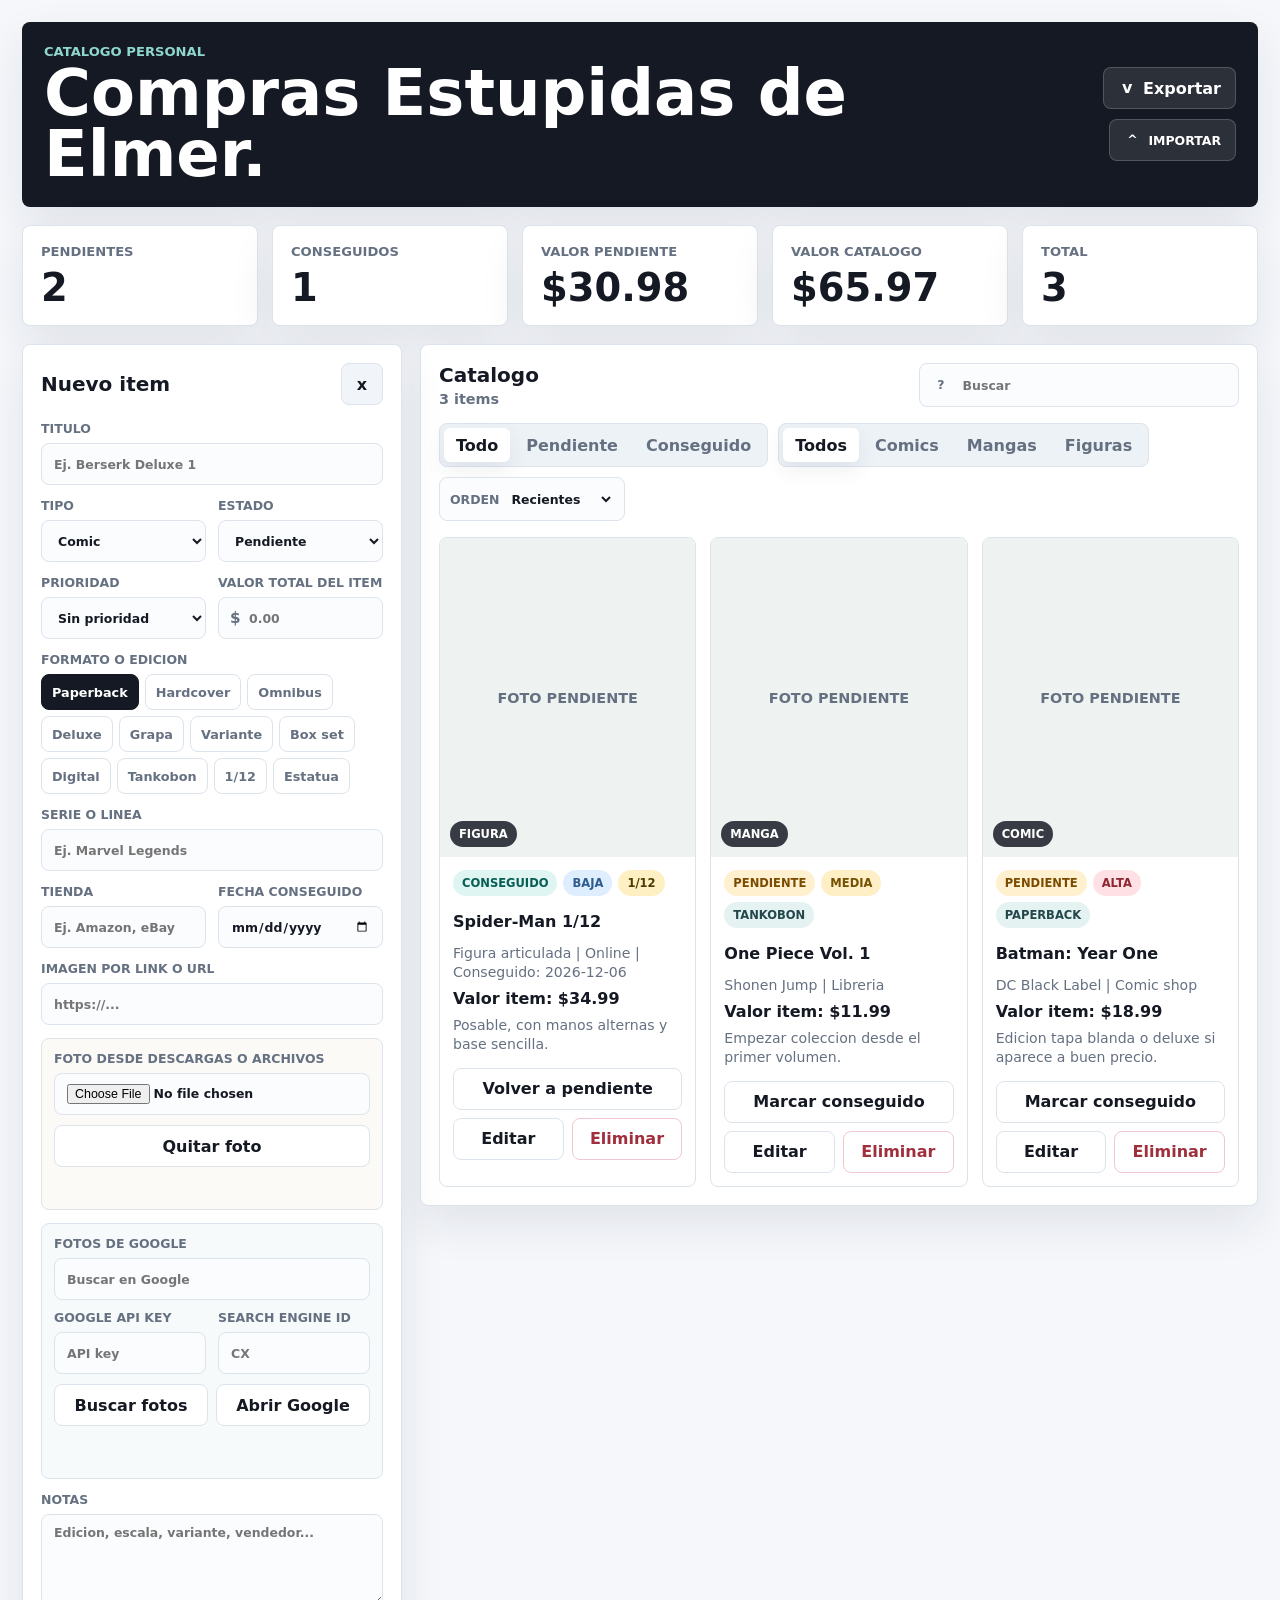
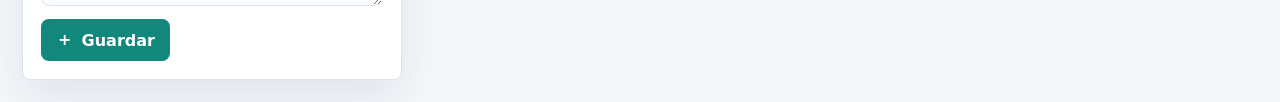
==== index.html @ 3a3c584b "Add local photo uploads" ====
<!doctype html>
<html lang="es">
  <head>
    <meta charset="utf-8" />
    <meta name="viewport" content="width=device-width, initial-scale=1" />
    <title>Compras Estupidas de Elmer.</title>
    <link rel="stylesheet" href="styles.css" />
  </head>
  <body>
    <div class="app-shell">
      <header class="topbar">
        <div>
          <p class="eyebrow">Catalogo personal</p>
          <h1>Compras Estupidas de Elmer.</h1>
        </div>
        <div class="top-actions" aria-label="Acciones de archivo">
          <button class="ghost-btn" id="exportBtn" type="button" title="Exportar JSON">
            <span class="button-icon" aria-hidden="true">v</span>
            Exportar
          </button>
          <label class="ghost-btn file-action" title="Importar JSON">
            <span class="button-icon" aria-hidden="true">^</span>
            Importar
            <input id="importFile" type="file" accept="application/json,.json" />
          </label>
        </div>
      </header>

      <main>
        <section class="stats-grid" aria-label="Resumen">
          <div class="stat-panel">
            <span class="stat-label">Pendientes</span>
            <strong id="wishlistCount">0</strong>
          </div>
          <div class="stat-panel">
            <span class="stat-label">Conseguidos</span>
            <strong id="ownedCount">0</strong>
          </div>
          <div class="stat-panel">
            <span class="stat-label">Valor pendiente</span>
            <strong id="wishlistValue">$0</strong>
          </div>
          <div class="stat-panel">
            <span class="stat-label">Valor catalogo</span>
            <strong id="catalogValue">$0</strong>
          </div>
          <div class="stat-panel">
            <span class="stat-label">Total</span>
            <strong id="totalCount">0</strong>
          </div>
        </section>

        <section class="workspace-grid">
          <aside class="panel form-panel" aria-labelledby="formTitle">
            <div class="panel-heading">
              <h2 id="formTitle">Nuevo item</h2>
              <button class="icon-btn" id="clearFormBtn" type="button" title="Limpiar formulario">
                x
              </button>
            </div>

            <form id="itemForm" class="item-form">
              <input id="itemId" type="hidden" />
              <input id="format" name="format" type="hidden" value="paperback" />
              <input id="imageData" name="imageData" type="hidden" />

              <label>
                <span>Titulo</span>
                <input id="title" name="title" type="text" placeholder="Ej. Berserk Deluxe 1" required />
              </label>

              <div class="form-row">
                <label>
                  <span>Tipo</span>
                  <select id="type" name="type">
                    <option value="comic">Comic</option>
                    <option value="manga">Manga</option>
                    <option value="figure">Figura</option>
                  </select>
                </label>
                <label>
                  <span>Estado</span>
                  <select id="status" name="status">
                    <option value="wishlist">Pendiente</option>
                    <option value="owned">Conseguido</option>
                  </select>
                </label>
              </div>

              <div class="form-row">
                <label>
                  <span>Prioridad</span>
                  <select id="priority" name="priority">
                    <option value="">Sin prioridad</option>
                    <option value="high">Alta</option>
                    <option value="medium">Media</option>
                    <option value="low">Baja</option>
                  </select>
                </label>
                <label>
                  <span>Valor total del item</span>
                  <span class="money-input">
                    <span aria-hidden="true">$</span>
                    <input id="price" name="price" type="number" min="0" step="0.01" placeholder="0.00" />
                  </span>
                </label>
              </div>

              <div class="field-group">
                <span>Formato o edicion</span>
                <div class="format-picker" id="formatPicker" aria-label="Formato o edicion">
                  <button class="active" type="button" data-format="paperback">Paperback</button>
                  <button type="button" data-format="hardcover">Hardcover</button>
                  <button type="button" data-format="omnibus">Omnibus</button>
                  <button type="button" data-format="deluxe">Deluxe</button>
                  <button type="button" data-format="single">Grapa</button>
                  <button type="button" data-format="variant">Variante</button>
                  <button type="button" data-format="boxset">Box set</button>
                  <button type="button" data-format="digital">Digital</button>
                  <button type="button" data-format="tankobon">Tankobon</button>
                  <button type="button" data-format="scale112">1/12</button>
                  <button type="button" data-format="statue">Estatua</button>
                </div>
              </div>

              <label>
                <span>Serie o linea</span>
                <input id="series" name="series" type="text" placeholder="Ej. Marvel Legends" />
              </label>

              <div class="form-row">
                <label>
                  <span>Tienda</span>
                  <input id="store" name="store" type="text" placeholder="Ej. Amazon, eBay" />
                </label>
                <label>
                  <span>Fecha conseguido</span>
                  <input id="acquiredDate" name="acquiredDate" type="date" />
                </label>
              </div>

              <label>
                <span>Imagen por link o URL</span>
                <input id="imageUrl" name="imageUrl" type="url" placeholder="https://..." />
              </label>

              <div class="local-photo-panel">
                <label>
                  <span>Foto desde Descargas o archivos</span>
                  <input id="imageFile" name="imageFile" type="file" accept="image/*" />
                </label>
                <div class="local-photo-preview" id="localPhotoPreview" hidden>
                  <img id="imagePreview" alt="Vista previa de la foto seleccionada" />
                </div>
                <div class="local-photo-actions">
                  <button class="secondary-btn" id="clearPhotoBtn" type="button">
                    Quitar foto
                  </button>
                </div>
                <p class="local-photo-status" id="localPhotoStatus" aria-live="polite"></p>
              </div>

              <div class="external-photo-panel">
                <label>
                  <span>Fotos de Google</span>
                  <input id="externalPhotoSearch" type="search" placeholder="Buscar en Google" />
                </label>
                <div class="form-row">
                  <label>
                    <span>Google API key</span>
                    <input id="googleApiKey" type="password" autocomplete="off" placeholder="API key" />
                  </label>
                  <label>
                    <span>Search engine ID</span>
                    <input id="googleSearchEngineId" type="text" autocomplete="off" placeholder="CX" />
                  </label>
                </div>
                <div class="external-photo-actions">
                  <button class="secondary-btn" id="externalPhotoBtn" type="button">
                    Buscar fotos
                  </button>
                  <button class="secondary-btn" id="openGoogleImagesBtn" type="button">
                    Abrir Google
                  </button>
                </div>
                <p class="external-photo-status" id="externalPhotoStatus" aria-live="polite"></p>
                <div class="external-photo-results" id="externalPhotoResults"></div>
              </div>

              <label>
                <span>Notas</span>
                <textarea id="notes" name="notes" rows="4" placeholder="Edicion, escala, variante, vendedor..."></textarea>
              </label>

              <div class="form-actions">
                <button class="primary-btn" type="submit">
                  <span class="button-icon" aria-hidden="true">+</span>
                  Guardar
                </button>
                <button class="secondary-btn" id="cancelEditBtn" type="button" hidden>
                  Cancelar
                </button>
              </div>
            </form>
          </aside>

          <section class="panel catalog-panel" aria-labelledby="catalogTitle">
            <div class="catalog-header">
              <div>
                <h2 id="catalogTitle">Catalogo</h2>
                <p id="resultCount" class="result-count">0 items</p>
              </div>
              <label class="search-box">
                <span class="button-icon" aria-hidden="true">?</span>
                <input id="searchInput" type="search" placeholder="Buscar" />
              </label>
            </div>

            <div class="controls-bar" aria-label="Filtros">
              <div class="segmented" id="statusFilters">
                <button class="active" type="button" data-status="all">Todo</button>
                <button type="button" data-status="wishlist">Pendiente</button>
                <button type="button" data-status="owned">Conseguido</button>
              </div>

              <div class="segmented" id="typeFilters">
                <button class="active" type="button" data-type="all">Todos</button>
                <button type="button" data-type="comic">Comics</button>
                <button type="button" data-type="manga">Mangas</button>
                <button type="button" data-type="figure">Figuras</button>
              </div>

              <label class="sort-select">
                <span>Orden</span>
                <select id="sortSelect">
                  <option value="created-desc">Recientes</option>
                  <option value="priority">Prioridad</option>
                  <option value="price-desc">Valor mayor</option>
                  <option value="price-asc">Valor menor</option>
                  <option value="title">Titulo</option>
                </select>
              </label>
            </div>

            <div id="catalogGrid" class="catalog-grid" aria-live="polite"></div>

            <div id="emptyState" class="empty-state" hidden>
              <strong>No hay items aqui</strong>
              <span>Cambia los filtros o guarda uno nuevo.</span>
            </div>
          </section>
        </section>
      </main>
    </div>

    <template id="cardTemplate">
      <article class="item-card">
        <div class="cover-wrap">
          <img alt="" class="cover" />
          <span class="type-badge"></span>
        </div>
        <div class="card-body">
          <div class="status-row">
            <span class="status-pill"></span>
            <span class="priority-pill"></span>
            <span class="format-pill"></span>
          </div>
          <h3></h3>
          <p class="meta-line"></p>
          <p class="price-line"></p>
          <p class="note-line"></p>
          <div class="card-actions">
            <button class="secondary-btn toggle-status" type="button"></button>
            <button class="secondary-btn edit-item" type="button">Editar</button>
            <button class="danger-btn delete-item" type="button">Eliminar</button>
          </div>
        </div>
      </article>
    </template>

    <script src="app.js"></script>
  </body>
</html>
---- styles.css ----
:root {
  color-scheme: light;
  --bg: #f5f7fb;
  --surface: #ffffff;
  --surface-soft: #eef3f2;
  --ink: #151923;
  --muted: #657081;
  --line: #dce3ea;
  --teal: #12877c;
  --teal-dark: #0d5f58;
  --amber: #d5901f;
  --rose: #c74f5d;
  --blue: #3567b1;
  --shadow: 0 18px 45px rgba(23, 33, 46, 0.09);
}

* {
  box-sizing: border-box;
}

[hidden] {
  display: none !important;
}

body {
  margin: 0;
  min-width: 320px;
  min-height: 100vh;
  background: var(--bg);
  color: var(--ink);
  font-family: Inter, ui-sans-serif, system-ui, -apple-system, BlinkMacSystemFont, "Segoe UI", sans-serif;
  letter-spacing: 0;
}

button,
input,
select,
textarea {
  font: inherit;
}

button {
  cursor: pointer;
}

img {
  display: block;
  max-width: 100%;
}

.app-shell {
  width: min(1440px, 100%);
  margin: 0 auto;
  padding: 22px;
}

.topbar {
  display: flex;
  align-items: center;
  justify-content: space-between;
  gap: 18px;
  padding: 22px;
  background: #151923;
  color: #ffffff;
  border-radius: 8px;
  box-shadow: var(--shadow);
}

.eyebrow {
  margin: 0 0 4px;
  color: #8fd6cf;
  font-size: 0.82rem;
  font-weight: 800;
  text-transform: uppercase;
}

h1,
h2,
h3,
p {
  margin-top: 0;
}

h1 {
  margin-bottom: 0;
  font-size: clamp(2rem, 5vw, 4rem);
  line-height: 0.95;
  letter-spacing: 0;
}

h2 {
  margin-bottom: 0;
  font-size: 1.25rem;
}

h3 {
  margin: 10px 0 6px;
  font-size: 1rem;
  line-height: 1.25;
}

.top-actions,
.form-actions,
.card-actions,
.controls-bar,
.catalog-header,
.panel-heading,
.status-row {
  display: flex;
  align-items: center;
}

.top-actions {
  flex-wrap: wrap;
  justify-content: flex-end;
  gap: 10px;
}

.button-icon {
  display: inline-grid;
  width: 1.1rem;
  height: 1.1rem;
  place-items: center;
  flex: 0 0 auto;
  font-weight: 900;
  line-height: 1;
}

.ghost-btn,
.primary-btn,
.secondary-btn,
.danger-btn,
.icon-btn {
  display: inline-flex;
  align-items: center;
  justify-content: center;
  min-height: 42px;
  border: 1px solid transparent;
  border-radius: 8px;
  font-weight: 800;
  text-decoration: none;
  transition: transform 160ms ease, border-color 160ms ease, background 160ms ease;
}

.ghost-btn {
  gap: 7px;
  padding: 0 14px;
  background: rgba(255, 255, 255, 0.1);
  color: #ffffff;
  border-color: rgba(255, 255, 255, 0.18);
}

.ghost-btn:hover,
.primary-btn:hover,
.secondary-btn:hover,
.danger-btn:hover,
.icon-btn:hover,
.segmented button:hover {
  transform: translateY(-1px);
}

.file-action {
  position: relative;
  overflow: hidden;
}

.file-action input {
  position: absolute;
  inset: 0;
  opacity: 0;
  cursor: pointer;
}

.stats-grid {
  display: grid;
  grid-template-columns: repeat(5, minmax(0, 1fr));
  gap: 14px;
  margin: 18px 0;
}

.stat-panel,
.panel {
  background: var(--surface);
  border: 1px solid var(--line);
  border-radius: 8px;
  box-shadow: var(--shadow);
}

.stat-panel {
  padding: 18px;
}

.stat-label {
  display: block;
  color: var(--muted);
  font-size: 0.82rem;
  font-weight: 800;
  text-transform: uppercase;
}

.stat-panel strong {
  display: block;
  margin-top: 10px;
  font-size: clamp(1.6rem, 3vw, 2.45rem);
  line-height: 1;
}

.workspace-grid {
  display: grid;
  grid-template-columns: minmax(300px, 380px) minmax(0, 1fr);
  gap: 18px;
  align-items: start;
}

.panel {
  padding: 18px;
}

.form-panel {
  position: sticky;
  top: 18px;
}

.panel-heading,
.catalog-header {
  justify-content: space-between;
  gap: 12px;
  margin-bottom: 16px;
}

.icon-btn {
  width: 42px;
  padding: 0;
  background: #f1f4f8;
  color: var(--ink);
  border-color: var(--line);
}

.item-form {
  display: grid;
  gap: 13px;
}

label {
  display: grid;
  gap: 7px;
  color: var(--muted);
  font-size: 0.78rem;
  font-weight: 800;
  text-transform: uppercase;
}

.field-group {
  display: grid;
  gap: 7px;
}

.field-group > span {
  color: var(--muted);
  font-size: 0.78rem;
  font-weight: 800;
  text-transform: uppercase;
}

input,
select,
textarea {
  width: 100%;
  min-height: 42px;
  border: 1px solid var(--line);
  border-radius: 8px;
  background: #fbfcfe;
  color: var(--ink);
  padding: 10px 12px;
  outline: none;
  text-transform: none;
}

textarea {
  resize: vertical;
  min-height: 92px;
}

input:focus,
select:focus,
textarea:focus {
  border-color: var(--teal);
  box-shadow: 0 0 0 3px rgba(18, 135, 124, 0.14);
}

.money-input {
  position: relative;
  display: block;
}

.money-input > span {
  position: absolute;
  left: 12px;
  top: 50%;
  z-index: 1;
  color: var(--muted);
  font-size: 0.95rem;
  font-weight: 900;
  transform: translateY(-50%);
}

.money-input input {
  padding-left: 30px;
}

.form-row {
  display: grid;
  grid-template-columns: repeat(2, minmax(0, 1fr));
  gap: 12px;
}

.form-actions {
  gap: 10px;
  flex-wrap: wrap;
}

.format-picker {
  display: flex;
  flex-wrap: wrap;
  gap: 6px;
}

.format-picker button {
  min-height: 36px;
  border: 1px solid var(--line);
  border-radius: 8px;
  padding: 0 10px;
  background: #ffffff;
  color: var(--muted);
  font-size: 0.8rem;
  font-weight: 800;
}

.format-picker button.active {
  background: var(--ink);
  color: #ffffff;
  border-color: var(--ink);
}

.format-picker button:hover {
  transform: translateY(-1px);
}

.external-photo-panel {
  display: grid;
  gap: 10px;
  padding: 12px;
  background: #f7fafb;
  border: 1px solid var(--line);
  border-radius: 8px;
}

.external-photo-panel .secondary-btn {
  width: 100%;
}

.external-photo-actions {
  display: grid;
  grid-template-columns: repeat(2, minmax(0, 1fr));
  gap: 8px;
}

.external-photo-status {
  min-height: 1.25rem;
  margin: 0;
  color: var(--muted);
  font-size: 0.82rem;
  font-weight: 800;
}

.external-photo-results {
  display: grid;
  grid-template-columns: repeat(3, minmax(0, 1fr));
  gap: 8px;
  max-height: 260px;
  overflow: auto;
}

.external-photo-option {
  position: relative;
  overflow: hidden;
  min-height: 96px;
  padding: 0;
  background: #ffffff;
  border: 2px solid transparent;
  border-radius: 8px;
}

.external-photo-option img {
  width: 100%;
  height: 100%;
  aspect-ratio: 1;
  object-fit: cover;
}

.external-photo-option span {
  position: absolute;
  inset-inline: 0;
  bottom: 0;
  padding: 5px 6px;
  overflow: hidden;
  background: rgba(21, 25, 35, 0.78);
  color: #ffffff;
  font-size: 0.68rem;
  font-weight: 800;
  text-overflow: ellipsis;
  white-space: nowrap;
}

.external-photo-option.selected {
  border-color: var(--teal);
  box-shadow: 0 0 0 3px rgba(18, 135, 124, 0.16);
}

.external-photo-option:focus-visible {
  outline: 3px solid rgba(18, 135, 124, 0.28);
  outline-offset: 2px;
}

.local-photo-panel {
  display: grid;
  gap: 10px;
  padding: 12px;
  background: #fbfaf7;
  border: 1px solid var(--line);
  border-radius: 8px;
}

.local-photo-preview {
  overflow: hidden;
  width: 100%;
  aspect-ratio: 4 / 3;
  background: #ffffff;
  border: 1px solid var(--line);
  border-radius: 8px;
}

.local-photo-preview img {
  width: 100%;
  height: 100%;
  object-fit: cover;
}

.local-photo-actions {
  display: flex;
}

.local-photo-actions .secondary-btn {
  width: 100%;
}

.local-photo-status {
  min-height: 1.25rem;
  margin: 0;
  color: var(--muted);
  font-size: 0.82rem;
  font-weight: 800;
}

.primary-btn,
.secondary-btn,
.danger-btn {
  gap: 8px;
  padding: 0 14px;
}

.primary-btn {
  background: var(--teal);
  color: #ffffff;
}

.primary-btn:hover {
  background: var(--teal-dark);
}

.secondary-btn {
  background: #ffffff;
  color: var(--ink);
  border-color: var(--line);
}

.danger-btn {
  background: #ffffff;
  color: #9f2f3d;
  border-color: #f0c7ce;
}

.danger-btn:hover {
  background: #fff3f5;
  border-color: #e6a7b1;
}

.catalog-panel {
  min-height: 640px;
}

.result-count {
  margin: 4px 0 0;
  color: var(--muted);
  font-size: 0.9rem;
  font-weight: 700;
}

.search-box {
  display: flex;
  align-items: center;
  width: min(320px, 100%);
  min-height: 44px;
  padding: 0 12px;
  background: #fbfcfe;
  border: 1px solid var(--line);
  border-radius: 8px;
  text-transform: none;
}

.search-box input {
  border: 0;
  background: transparent;
  box-shadow: none;
  padding: 0 0 0 6px;
  min-height: 0;
}

.controls-bar {
  align-items: stretch;
  flex-wrap: wrap;
  gap: 10px;
  margin-bottom: 16px;
}

.segmented {
  display: inline-flex;
  flex-wrap: wrap;
  gap: 4px;
  min-height: 44px;
  padding: 4px;
  background: #edf2f7;
  border: 1px solid var(--line);
  border-radius: 8px;
}

.segmented button {
  min-height: 34px;
  border: 0;
  border-radius: 6px;
  padding: 0 12px;
  background: transparent;
  color: var(--muted);
  font-weight: 800;
}

.segmented button.active {
  background: #ffffff;
  color: var(--ink);
  box-shadow: 0 8px 20px rgba(36, 48, 64, 0.08);
}

.sort-select {
  display: flex;
  align-items: center;
  gap: 8px;
  min-height: 44px;
  padding: 0 10px;
  border: 1px solid var(--line);
  border-radius: 8px;
  background: #fbfcfe;
}

.sort-select select {
  min-height: 0;
  padding: 0;
  border: 0;
  background: transparent;
  box-shadow: none;
}

.catalog-grid {
  display: grid;
  grid-template-columns: repeat(auto-fill, minmax(230px, 1fr));
  gap: 14px;
}

.item-card {
  overflow: hidden;
  min-width: 0;
  background: #ffffff;
  border: 1px solid var(--line);
  border-radius: 8px;
}

.cover-wrap {
  position: relative;
  aspect-ratio: 4 / 5;
  overflow: hidden;
  background: var(--surface-soft);
}

.cover-wrap.no-image {
  display: grid;
  place-items: center;
  padding: 18px;
  text-align: center;
}

.cover-wrap.no-image::before {
  content: "Foto pendiente";
  color: var(--muted);
  font-size: 0.9rem;
  font-weight: 900;
  text-transform: uppercase;
}

.cover {
  width: 100%;
  height: 100%;
  object-fit: cover;
}

.type-badge,
.status-pill,
.priority-pill,
.format-pill {
  display: inline-flex;
  align-items: center;
  min-height: 26px;
  border-radius: 999px;
  padding: 0 9px;
  font-size: 0.72rem;
  font-weight: 900;
  text-transform: uppercase;
}

.type-badge {
  position: absolute;
  left: 10px;
  bottom: 10px;
  background: rgba(21, 25, 35, 0.84);
  color: #ffffff;
}

.card-body {
  display: grid;
  gap: 6px;
  padding: 13px;
}

.status-row {
  gap: 6px;
  flex-wrap: wrap;
}

.status-pill.wishlist {
  color: #7b4b00;
  background: #fff0cf;
}

.status-pill.owned {
  color: #075d55;
  background: #dff5f1;
}

.priority-pill.high {
  color: #8d2734;
  background: #ffe0e5;
}

.priority-pill.medium {
  color: #745000;
  background: #ffefc7;
}

.priority-pill.low {
  color: #2e5c8f;
  background: #dfeeff;
}

.format-pill {
  color: #23474b;
  background: #e4f3f2;
}

.format-pill.hardcover,
.format-pill.deluxe,
.format-pill.omnibus {
  color: #263f83;
  background: #e1e9ff;
}

.format-pill.variant,
.format-pill.boxset {
  color: #8d2734;
  background: #ffe0e5;
}

.format-pill.digital,
.format-pill.scale112,
.format-pill.statue {
  color: #4c3b00;
  background: #fff0c4;
}

.meta-line,
.price-line,
.note-line {
  margin: 0;
  color: var(--muted);
  font-size: 0.88rem;
  line-height: 1.35;
}

.price-line {
  color: var(--ink);
  font-size: 1rem;
  font-weight: 900;
}

.note-line {
  min-height: 2.35em;
  display: -webkit-box;
  overflow: hidden;
  -webkit-line-clamp: 2;
  -webkit-box-orient: vertical;
}

.card-actions {
  display: grid;
  grid-template-columns: repeat(2, minmax(0, 1fr));
  gap: 8px;
  margin-top: 8px;
}

.card-actions .toggle-status {
  grid-column: 1 / -1;
}

.card-actions .secondary-btn,
.card-actions .danger-btn {
  width: 100%;
  min-width: 0;
}

.empty-state {
  display: grid;
  place-items: center;
  gap: 6px;
  min-height: 320px;
  color: var(--muted);
  border: 1px dashed var(--line);
  border-radius: 8px;
  text-align: center;
}

.empty-state strong {
  color: var(--ink);
}

@media (max-width: 980px) {
  .stats-grid {
    grid-template-columns: repeat(2, minmax(0, 1fr));
  }

  .workspace-grid {
    grid-template-columns: 1fr;
  }

  .form-panel {
    position: static;
  }
}

@media (max-width: 680px) {
  .app-shell {
    padding: 12px;
  }

  .topbar,
  .catalog-header,
  .form-row {
    display: grid;
    grid-template-columns: 1fr;
  }

  .top-actions {
    justify-content: stretch;
  }

  .top-actions .ghost-btn,
  .primary-btn,
  .secondary-btn,
  .danger-btn {
    width: 100%;
  }

  .stats-grid {
    grid-template-columns: 1fr;
  }

  .search-box {
    width: 100%;
  }

  .external-photo-actions {
    grid-template-columns: 1fr;
  }
}
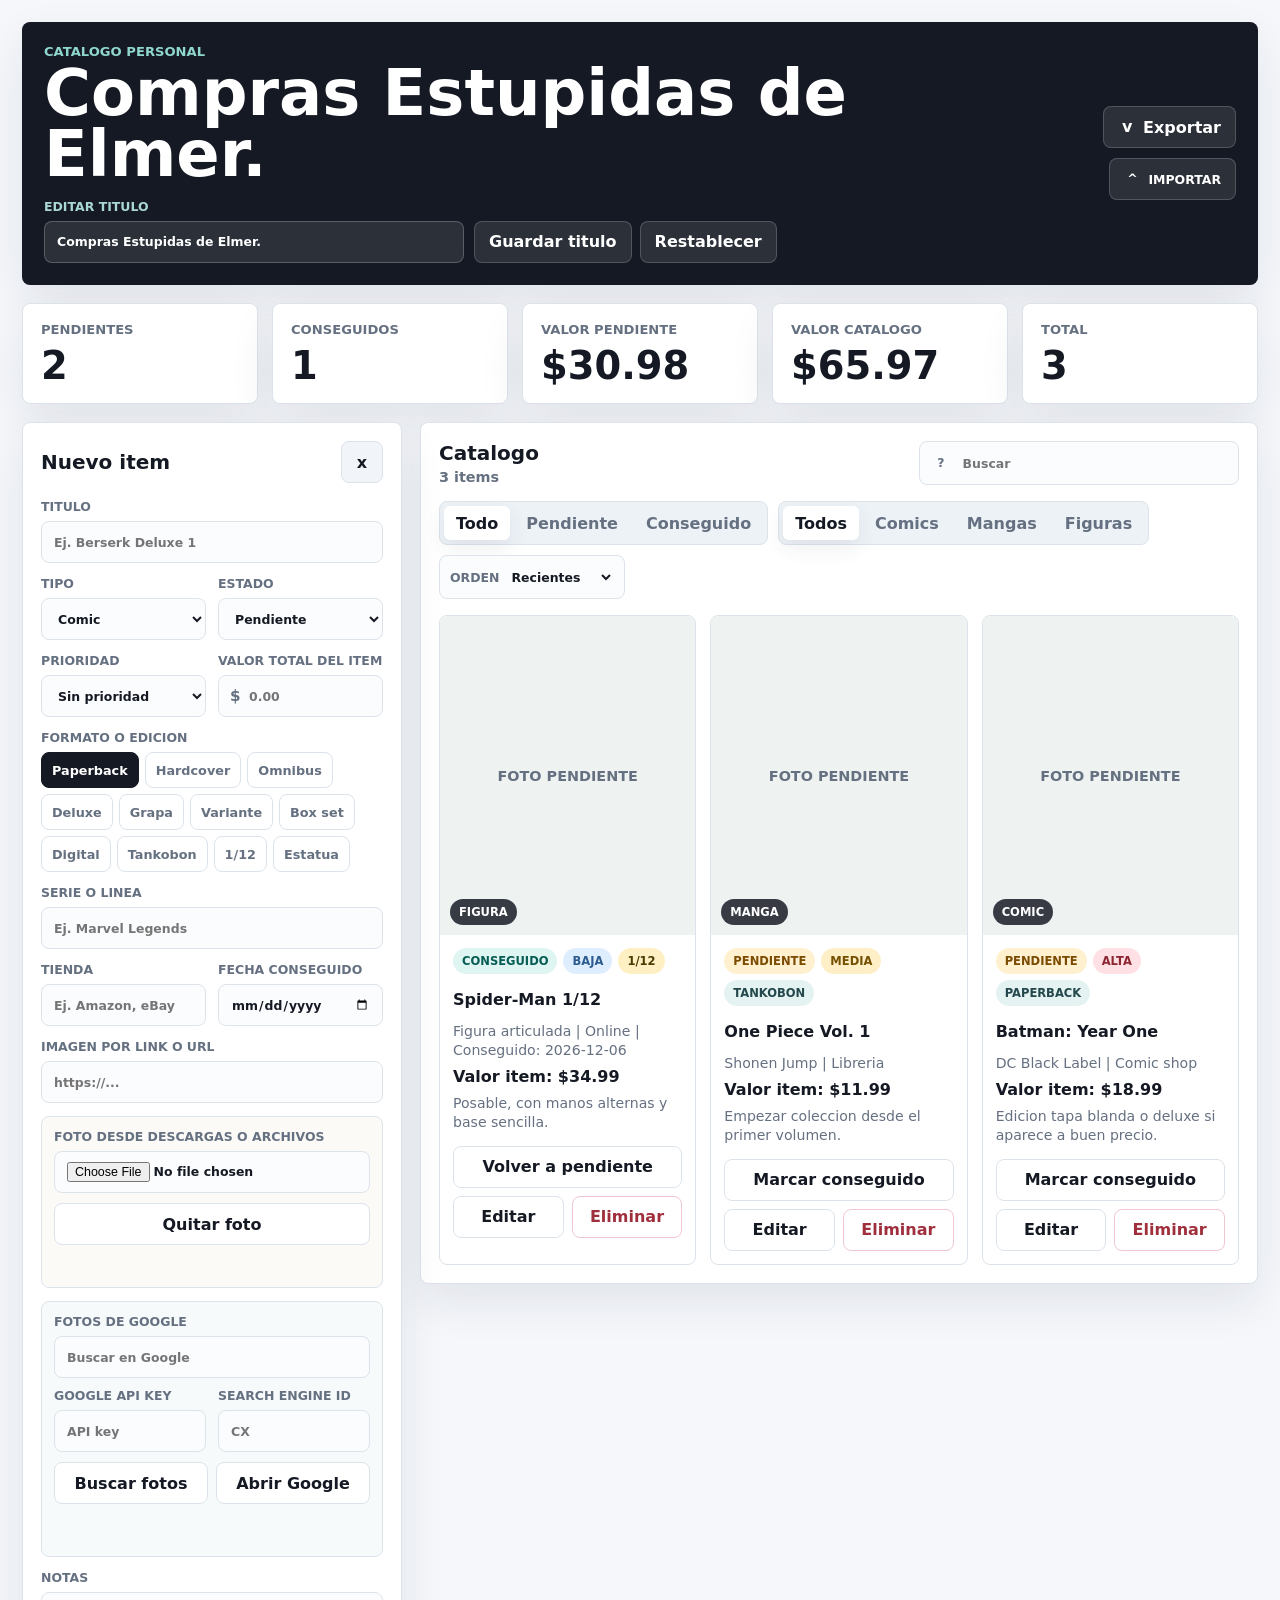
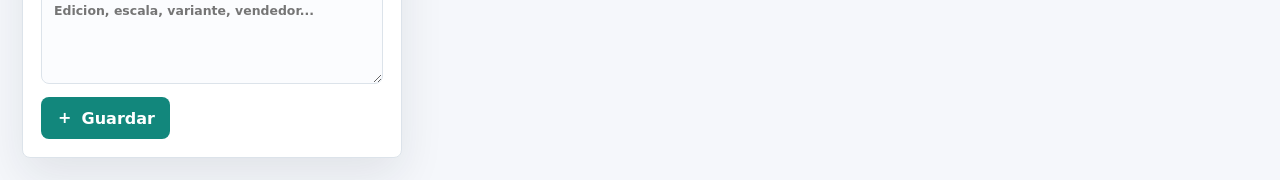
==== commit 9af2ee5e: "Make app title editable" ====
--- a/index.html
+++ b/index.html
@@ -9,9 +9,23 @@
   <body>
     <div class="app-shell">
       <header class="topbar">
-        <div>
+        <div class="brand-block">
           <p class="eyebrow">Catalogo personal</p>
-          <h1>Compras Estupidas de Elmer.</h1>
+          <h1 id="appTitle">Compras Estupidas de Elmer.</h1>
+          <div class="title-editor">
+            <label>
+              <span>Editar titulo</span>
+              <input id="titleEditor" type="text" maxlength="60" />
+            </label>
+            <div class="title-actions">
+              <button class="ghost-btn" id="saveTitleBtn" type="button">
+                Guardar titulo
+              </button>
+              <button class="ghost-btn" id="resetTitleBtn" type="button">
+                Restablecer
+              </button>
+            </div>
+          </div>
         </div>
         <div class="top-actions" aria-label="Acciones de archivo">
           <button class="ghost-btn" id="exportBtn" type="button" title="Exportar JSON">
--- a/styles.css
+++ b/styles.css
@@ -74,6 +74,10 @@
   text-transform: uppercase;
 }
 
+.brand-block {
+  min-width: 0;
+}
+
 h1,
 h2,
 h3,
@@ -86,6 +90,38 @@
   font-size: clamp(2rem, 5vw, 4rem);
   line-height: 0.95;
   letter-spacing: 0;
+}
+
+.title-editor {
+  display: grid;
+  grid-template-columns: minmax(220px, 420px) auto;
+  gap: 10px;
+  align-items: end;
+  margin-top: 14px;
+}
+
+.title-editor label {
+  color: #a9d7d3;
+}
+
+.title-editor input {
+  background: rgba(255, 255, 255, 0.1);
+  color: #ffffff;
+  border-color: rgba(255, 255, 255, 0.22);
+}
+
+.title-editor input::placeholder {
+  color: rgba(255, 255, 255, 0.58);
+}
+
+.title-actions {
+  display: flex;
+  flex-wrap: wrap;
+  gap: 8px;
+}
+
+.title-actions .ghost-btn {
+  min-height: 42px;
 }
 
 h2 {
@@ -779,6 +815,7 @@
   }
 
   .topbar,
+  .title-editor,
   .catalog-header,
   .form-row {
     display: grid;
@@ -790,6 +827,7 @@
   }
 
   .top-actions .ghost-btn,
+  .title-actions .ghost-btn,
   .primary-btn,
   .secondary-btn,
   .danger-btn {
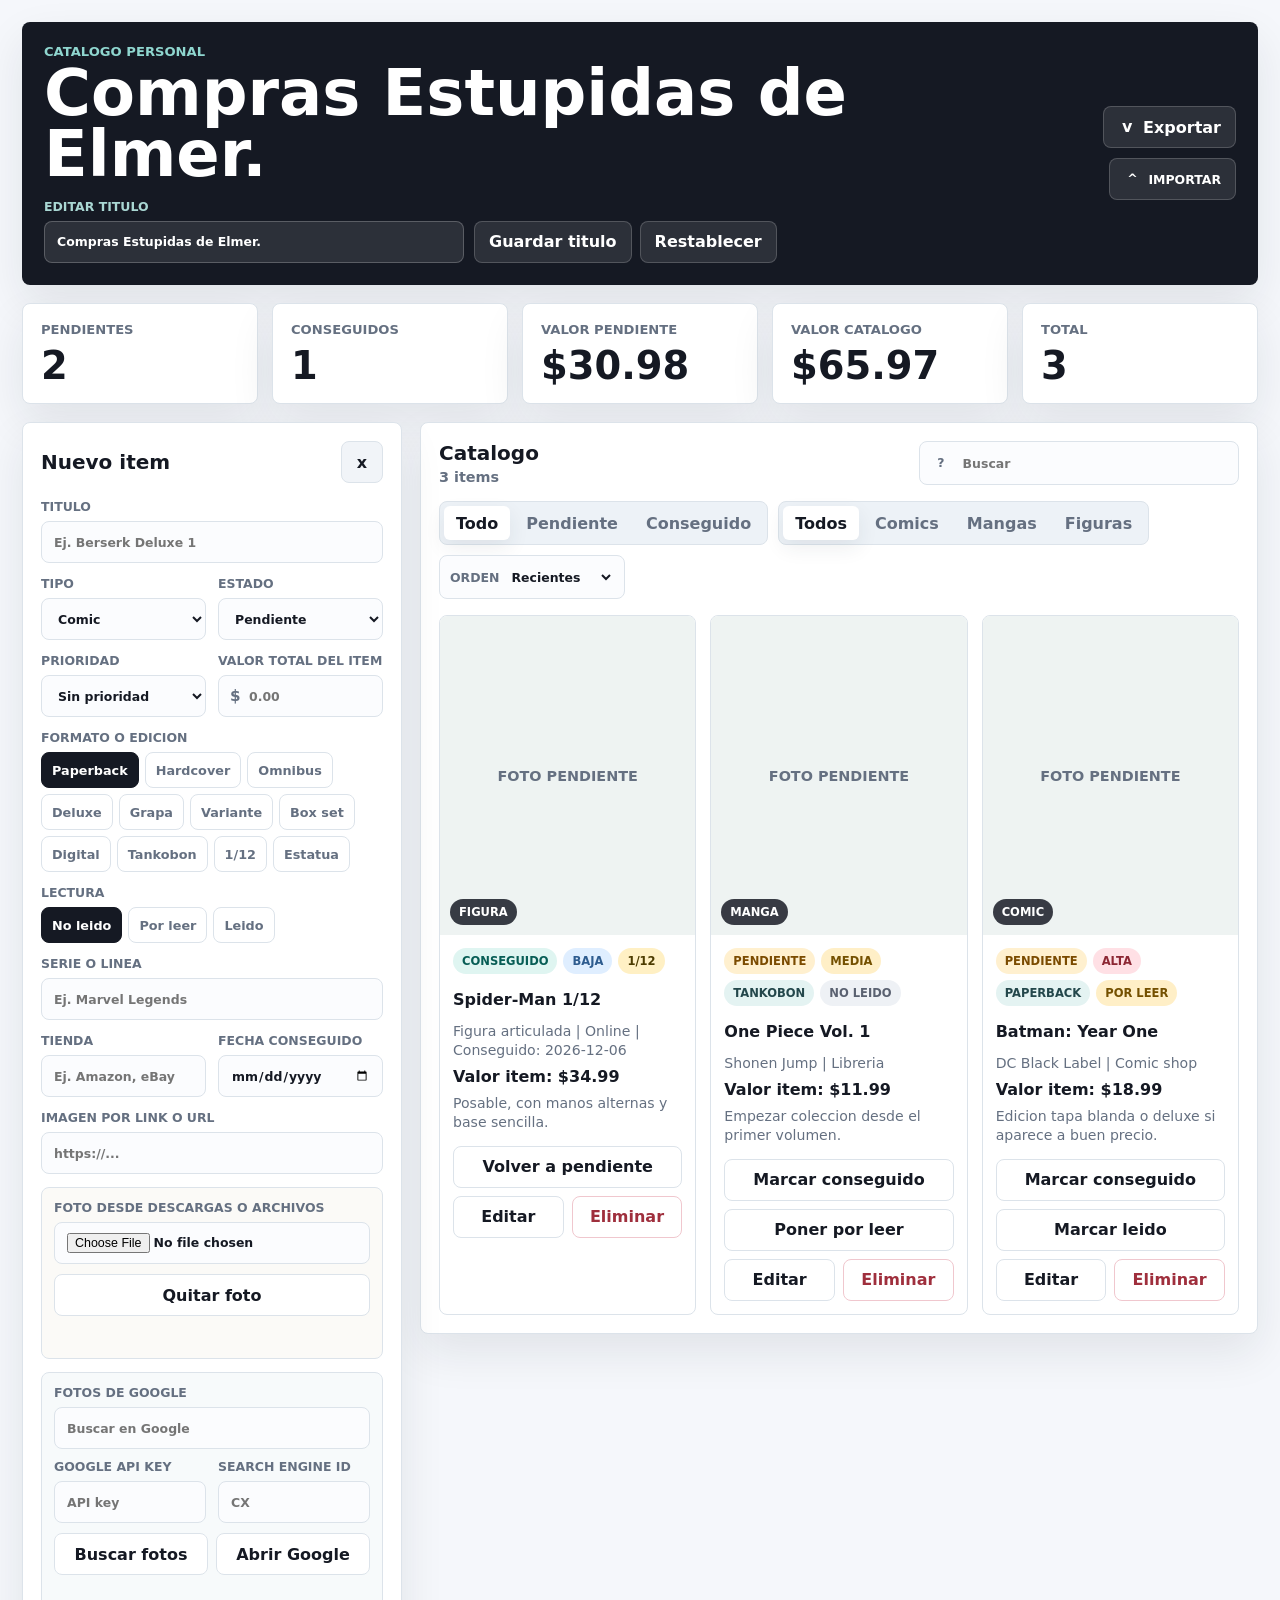
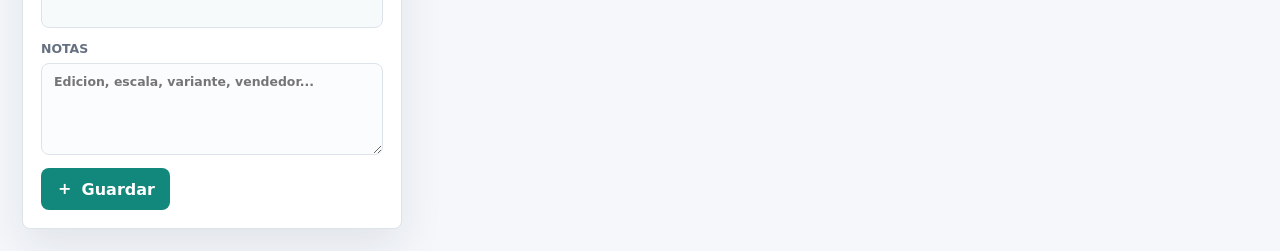
==== commit 5b001a7e: "Add reading status controls" ====
--- a/index.html
+++ b/index.html
@@ -76,6 +76,7 @@
             <form id="itemForm" class="item-form">
               <input id="itemId" type="hidden" />
               <input id="format" name="format" type="hidden" value="paperback" />
+              <input id="readingStatus" name="readingStatus" type="hidden" value="unread" />
               <input id="imageData" name="imageData" type="hidden" />
 
               <label>
@@ -137,6 +138,15 @@
                 </div>
               </div>
 
+              <div class="field-group" id="readingGroup">
+                <span>Lectura</span>
+                <div class="reading-picker" id="readingPicker" aria-label="Estado de lectura">
+                  <button class="active" type="button" data-reading="unread">No leido</button>
+                  <button type="button" data-reading="queued">Por leer</button>
+                  <button type="button" data-reading="read">Leido</button>
+                </div>
+              </div>
+
               <label>
                 <span>Serie o linea</span>
                 <input id="series" name="series" type="text" placeholder="Ej. Marvel Legends" />
@@ -278,6 +288,7 @@
             <span class="status-pill"></span>
             <span class="priority-pill"></span>
             <span class="format-pill"></span>
+            <span class="reading-pill"></span>
           </div>
           <h3></h3>
           <p class="meta-line"></p>
@@ -285,6 +296,7 @@
           <p class="note-line"></p>
           <div class="card-actions">
             <button class="secondary-btn toggle-status" type="button"></button>
+            <button class="secondary-btn toggle-reading" type="button"></button>
             <button class="secondary-btn edit-item" type="button">Editar</button>
             <button class="danger-btn delete-item" type="button">Eliminar</button>
           </div>
--- a/styles.css
+++ b/styles.css
@@ -355,13 +355,15 @@
   flex-wrap: wrap;
 }
 
-.format-picker {
+.format-picker,
+.reading-picker {
   display: flex;
   flex-wrap: wrap;
   gap: 6px;
 }
 
-.format-picker button {
+.format-picker button,
+.reading-picker button {
   min-height: 36px;
   border: 1px solid var(--line);
   border-radius: 8px;
@@ -372,13 +374,15 @@
   font-weight: 800;
 }
 
-.format-picker button.active {
+.format-picker button.active,
+.reading-picker button.active {
   background: var(--ink);
   color: #ffffff;
   border-color: var(--ink);
 }
 
-.format-picker button:hover {
+.format-picker button:hover,
+.reading-picker button:hover {
   transform: translateY(-1px);
 }
 
@@ -660,7 +664,8 @@
 .type-badge,
 .status-pill,
 .priority-pill,
-.format-pill {
+.format-pill,
+.reading-pill {
   display: inline-flex;
   align-items: center;
   min-height: 26px;
@@ -740,6 +745,21 @@
   background: #fff0c4;
 }
 
+.reading-pill.unread {
+  color: #5a6170;
+  background: #eef1f5;
+}
+
+.reading-pill.queued {
+  color: #745000;
+  background: #ffefc7;
+}
+
+.reading-pill.read {
+  color: #075d55;
+  background: #dff5f1;
+}
+
 .meta-line,
 .price-line,
 .note-line {
@@ -770,7 +790,8 @@
   margin-top: 8px;
 }
 
-.card-actions .toggle-status {
+.card-actions .toggle-status,
+.card-actions .toggle-reading {
   grid-column: 1 / -1;
 }
 
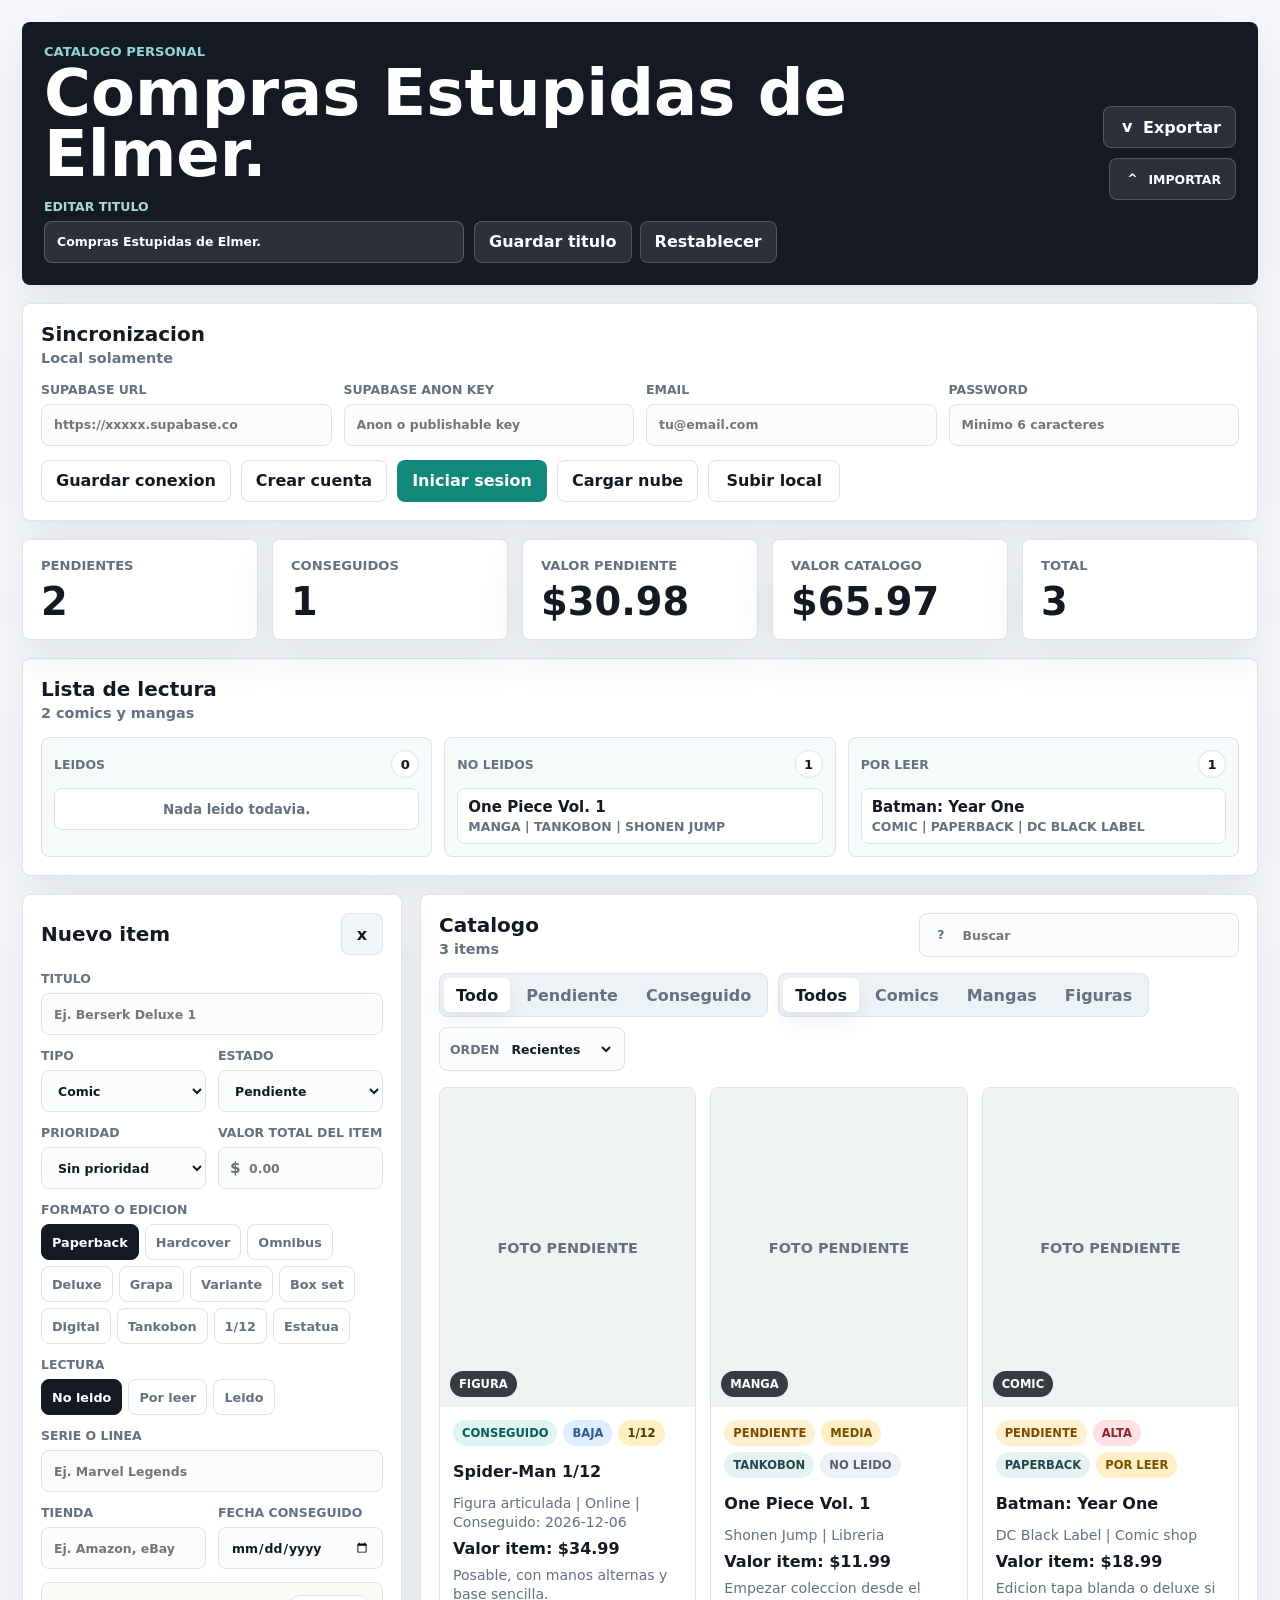
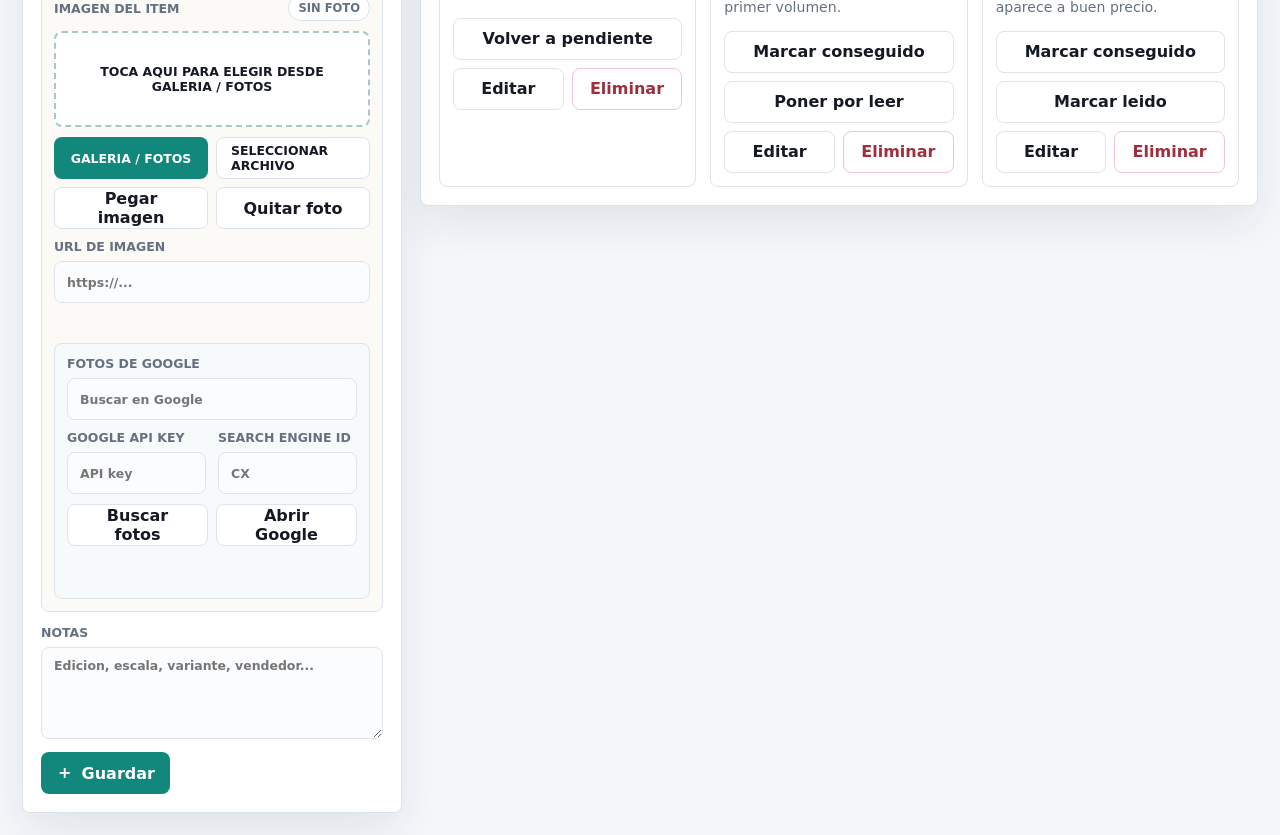
==== commit 719a694e: "Use native gallery picker label" ====
--- a/index.html
+++ b/index.html
@@ -41,6 +41,55 @@
       </header>
 
       <main>
+        <section class="panel cloud-panel" aria-labelledby="cloudTitle">
+          <div class="cloud-heading">
+            <div>
+              <h2 id="cloudTitle">Sincronizacion</h2>
+              <p id="cloudStatus" class="result-count">Local solamente</p>
+            </div>
+            <button class="secondary-btn" id="cloudLogoutBtn" type="button" hidden>
+              Cerrar sesion
+            </button>
+          </div>
+
+          <div class="cloud-grid">
+            <label>
+              <span>Supabase URL</span>
+              <input id="supabaseUrl" type="url" placeholder="https://xxxxx.supabase.co" />
+            </label>
+            <label>
+              <span>Supabase anon key</span>
+              <input id="supabaseKey" type="password" autocomplete="off" placeholder="Anon o publishable key" />
+            </label>
+            <label>
+              <span>Email</span>
+              <input id="cloudEmail" type="email" autocomplete="email" placeholder="tu@email.com" />
+            </label>
+            <label>
+              <span>Password</span>
+              <input id="cloudPassword" type="password" autocomplete="current-password" placeholder="Minimo 6 caracteres" />
+            </label>
+          </div>
+
+          <div class="cloud-actions">
+            <button class="secondary-btn" id="saveCloudConfigBtn" type="button">
+              Guardar conexion
+            </button>
+            <button class="secondary-btn" id="cloudSignupBtn" type="button">
+              Crear cuenta
+            </button>
+            <button class="primary-btn" id="cloudLoginBtn" type="button">
+              Iniciar sesion
+            </button>
+            <button class="secondary-btn" id="cloudPullBtn" type="button" disabled>
+              Cargar nube
+            </button>
+            <button class="secondary-btn" id="cloudPushBtn" type="button" disabled>
+              Subir local
+            </button>
+          </div>
+        </section>
+
         <section class="stats-grid" aria-label="Resumen">
           <div class="stat-panel">
             <span class="stat-label">Pendientes</span>
@@ -61,6 +110,41 @@
           <div class="stat-panel">
             <span class="stat-label">Total</span>
             <strong id="totalCount">0</strong>
+          </div>
+        </section>
+
+        <section class="panel reading-board" aria-labelledby="readingBoardTitle">
+          <div class="reading-board-header">
+            <div>
+              <h2 id="readingBoardTitle">Lista de lectura</h2>
+              <p id="readingBoardCount" class="result-count">0 comics y mangas</p>
+            </div>
+          </div>
+
+          <div class="reading-columns" aria-label="Comics por estado de lectura">
+            <section class="reading-column" aria-labelledby="readListTitle">
+              <div class="reading-column-heading">
+                <span id="readListTitle">Leidos</span>
+                <strong id="readListCount">0</strong>
+              </div>
+              <ul class="reading-list" id="readList"></ul>
+            </section>
+
+            <section class="reading-column" aria-labelledby="unreadListTitle">
+              <div class="reading-column-heading">
+                <span id="unreadListTitle">No leidos</span>
+                <strong id="unreadListCount">0</strong>
+              </div>
+              <ul class="reading-list" id="unreadList"></ul>
+            </section>
+
+            <section class="reading-column" aria-labelledby="queuedListTitle">
+              <div class="reading-column-heading">
+                <span id="queuedListTitle">Por leer</span>
+                <strong id="queuedListCount">0</strong>
+              </div>
+              <ul class="reading-list" id="queuedList"></ul>
+            </section>
           </div>
         </section>
 
@@ -163,52 +247,70 @@
                 </label>
               </div>
 
-              <label>
-                <span>Imagen por link o URL</span>
-                <input id="imageUrl" name="imageUrl" type="url" placeholder="https://..." />
-              </label>
-
-              <div class="local-photo-panel">
-                <label>
-                  <span>Foto desde Descargas o archivos</span>
-                  <input id="imageFile" name="imageFile" type="file" accept="image/*" />
-                </label>
+              <div class="image-panel">
+                <div class="image-panel-heading">
+                  <span>Imagen del item</span>
+                  <strong id="imageSourceBadge">Sin foto</strong>
+                </div>
+
+                <label class="image-drop-zone" id="imageDropZone">
+                  Toca aqui para elegir desde Galeria / Fotos
+                  <input id="galleryFile" name="galleryFile" type="file" accept="image/*" />
+                </label>
+
                 <div class="local-photo-preview" id="localPhotoPreview" hidden>
                   <img id="imagePreview" alt="Vista previa de la foto seleccionada" />
                 </div>
+
                 <div class="local-photo-actions">
+                  <label class="primary-btn file-action gallery-photo-action" id="galleryPhotoBtn" for="galleryFile">
+                    Galeria / Fotos
+                  </label>
+                  <label class="secondary-btn file-action image-file-action">
+                    Seleccionar archivo
+                    <input id="imageFile" name="imageFile" type="file" accept="image/*" />
+                  </label>
+                  <button class="secondary-btn" id="pasteImageBtn" type="button">
+                    Pegar imagen
+                  </button>
                   <button class="secondary-btn" id="clearPhotoBtn" type="button">
                     Quitar foto
                   </button>
                 </div>
+
+                <label>
+                  <span>URL de imagen</span>
+                  <input id="imageUrl" name="imageUrl" type="url" placeholder="https://..." />
+                </label>
+
                 <p class="local-photo-status" id="localPhotoStatus" aria-live="polite"></p>
-              </div>
-
-              <div class="external-photo-panel">
-                <label>
-                  <span>Fotos de Google</span>
-                  <input id="externalPhotoSearch" type="search" placeholder="Buscar en Google" />
-                </label>
-                <div class="form-row">
+
+                <div class="google-photo-panel">
                   <label>
-                    <span>Google API key</span>
-                    <input id="googleApiKey" type="password" autocomplete="off" placeholder="API key" />
+                    <span>Fotos de Google</span>
+                    <input id="externalPhotoSearch" type="search" placeholder="Buscar en Google" />
                   </label>
-                  <label>
-                    <span>Search engine ID</span>
-                    <input id="googleSearchEngineId" type="text" autocomplete="off" placeholder="CX" />
-                  </label>
-                </div>
-                <div class="external-photo-actions">
-                  <button class="secondary-btn" id="externalPhotoBtn" type="button">
-                    Buscar fotos
-                  </button>
-                  <button class="secondary-btn" id="openGoogleImagesBtn" type="button">
-                    Abrir Google
-                  </button>
-                </div>
-                <p class="external-photo-status" id="externalPhotoStatus" aria-live="polite"></p>
-                <div class="external-photo-results" id="externalPhotoResults"></div>
+                  <div class="form-row">
+                    <label>
+                      <span>Google API key</span>
+                      <input id="googleApiKey" type="password" autocomplete="off" placeholder="API key" />
+                    </label>
+                    <label>
+                      <span>Search engine ID</span>
+                      <input id="googleSearchEngineId" type="text" autocomplete="off" placeholder="CX" />
+                    </label>
+                  </div>
+                  <div class="external-photo-actions">
+                    <button class="secondary-btn" id="externalPhotoBtn" type="button">
+                      Buscar fotos
+                    </button>
+                    <button class="secondary-btn" id="openGoogleImagesBtn" type="button">
+                      Abrir Google
+                    </button>
+                  </div>
+                  <p class="external-photo-status" id="externalPhotoStatus" aria-live="polite"></p>
+                  <div class="external-photo-results" id="externalPhotoResults"></div>
+                </div>
               </div>
 
               <label>
--- a/styles.css
+++ b/styles.css
@@ -214,6 +214,44 @@
   margin: 18px 0;
 }
 
+.cloud-panel {
+  margin-top: 18px;
+}
+
+.cloud-heading {
+  display: flex;
+  align-items: center;
+  justify-content: space-between;
+  gap: 12px;
+  margin-bottom: 16px;
+}
+
+.cloud-grid {
+  display: grid;
+  grid-template-columns: repeat(4, minmax(0, 1fr));
+  gap: 12px;
+}
+
+.cloud-actions {
+  display: flex;
+  flex-wrap: wrap;
+  gap: 10px;
+  margin-top: 14px;
+}
+
+.cloud-actions .primary-btn,
+.cloud-actions .secondary-btn {
+  min-width: 132px;
+}
+
+.cloud-panel.sync-online {
+  border-color: rgba(18, 135, 124, 0.34);
+}
+
+.cloud-panel.sync-error {
+  border-color: rgba(199, 79, 93, 0.42);
+}
+
 .stat-panel,
 .panel {
   background: var(--surface);
@@ -239,6 +277,110 @@
   margin-top: 10px;
   font-size: clamp(1.6rem, 3vw, 2.45rem);
   line-height: 1;
+}
+
+.reading-board {
+  margin-bottom: 18px;
+}
+
+.reading-board-header {
+  display: flex;
+  align-items: center;
+  justify-content: space-between;
+  gap: 12px;
+  margin-bottom: 16px;
+}
+
+.reading-columns {
+  display: grid;
+  grid-template-columns: repeat(3, minmax(0, 1fr));
+  gap: 12px;
+}
+
+.reading-column {
+  min-width: 0;
+  padding: 12px;
+  background: #f7fafb;
+  border: 1px solid var(--line);
+  border-radius: 8px;
+}
+
+.reading-column-heading {
+  display: flex;
+  align-items: center;
+  justify-content: space-between;
+  gap: 10px;
+  margin-bottom: 10px;
+}
+
+.reading-column-heading span {
+  color: var(--muted);
+  font-size: 0.78rem;
+  font-weight: 900;
+  text-transform: uppercase;
+}
+
+.reading-column-heading strong {
+  display: inline-grid;
+  min-width: 28px;
+  min-height: 28px;
+  place-items: center;
+  padding: 0 8px;
+  color: var(--ink);
+  background: #ffffff;
+  border: 1px solid var(--line);
+  border-radius: 999px;
+  font-size: 0.82rem;
+}
+
+.reading-list {
+  display: grid;
+  gap: 8px;
+  min-height: 42px;
+  margin: 0;
+  padding: 0;
+  list-style: none;
+}
+
+.reading-list li {
+  display: grid;
+  gap: 3px;
+  padding: 9px 10px;
+  background: #ffffff;
+  border: 1px solid var(--line);
+  border-radius: 8px;
+}
+
+.reading-list-title {
+  overflow: hidden;
+  color: var(--ink);
+  font-size: 0.94rem;
+  font-weight: 900;
+  line-height: 1.2;
+  text-overflow: ellipsis;
+  white-space: nowrap;
+}
+
+.reading-list-meta {
+  overflow: hidden;
+  color: var(--muted);
+  font-size: 0.78rem;
+  font-weight: 800;
+  text-overflow: ellipsis;
+  text-transform: uppercase;
+  white-space: nowrap;
+}
+
+.reading-list-empty {
+  display: grid;
+  min-height: 42px;
+  place-items: center;
+  color: var(--muted);
+  background: transparent;
+  border-style: dashed;
+  font-size: 0.84rem;
+  font-weight: 800;
+  text-align: center;
 }
 
 .workspace-grid {
@@ -386,7 +528,75 @@
   transform: translateY(-1px);
 }
 
-.external-photo-panel {
+.image-panel {
+  display: grid;
+  gap: 10px;
+  padding: 12px;
+  background: #fbfaf7;
+  border: 1px solid var(--line);
+  border-radius: 8px;
+}
+
+.image-panel-heading {
+  display: flex;
+  align-items: center;
+  justify-content: space-between;
+  gap: 10px;
+}
+
+.image-panel-heading span {
+  color: var(--muted);
+  font-size: 0.78rem;
+  font-weight: 900;
+  text-transform: uppercase;
+}
+
+.image-panel-heading strong {
+  display: inline-flex;
+  align-items: center;
+  min-height: 26px;
+  border-radius: 999px;
+  padding: 0 9px;
+  background: #ffffff;
+  color: var(--muted);
+  border: 1px solid var(--line);
+  font-size: 0.72rem;
+  font-weight: 900;
+  text-transform: uppercase;
+}
+
+.image-drop-zone {
+  position: relative;
+  display: grid;
+  min-height: 96px;
+  width: 100%;
+  place-items: center;
+  padding: 14px;
+  background: #ffffff;
+  color: var(--ink);
+  border: 2px dashed #a9c8c4;
+  border-radius: 8px;
+  font-weight: 900;
+  text-align: center;
+  cursor: pointer;
+}
+
+.image-drop-zone:hover,
+.image-drop-zone.drag-over {
+  background: #eefaf7;
+  border-color: var(--teal);
+}
+
+.image-drop-zone input {
+  position: absolute;
+  width: 1px;
+  height: 1px;
+  overflow: hidden;
+  opacity: 0;
+  pointer-events: none;
+}
+
+.google-photo-panel {
   display: grid;
   gap: 10px;
   padding: 12px;
@@ -395,7 +605,7 @@
   border-radius: 8px;
 }
 
-.external-photo-panel .secondary-btn {
+.google-photo-panel .secondary-btn {
   width: 100%;
 }
 
@@ -462,15 +672,6 @@
   outline-offset: 2px;
 }
 
-.local-photo-panel {
-  display: grid;
-  gap: 10px;
-  padding: 12px;
-  background: #fbfaf7;
-  border: 1px solid var(--line);
-  border-radius: 8px;
-}
-
 .local-photo-preview {
   overflow: hidden;
   width: 100%;
@@ -487,7 +688,9 @@
 }
 
 .local-photo-actions {
-  display: flex;
+  display: grid;
+  grid-template-columns: repeat(2, minmax(0, 1fr));
+  gap: 8px;
 }
 
 .local-photo-actions .secondary-btn {
@@ -817,8 +1020,16 @@
 }
 
 @media (max-width: 980px) {
+  .cloud-grid {
+    grid-template-columns: repeat(2, minmax(0, 1fr));
+  }
+
   .stats-grid {
     grid-template-columns: repeat(2, minmax(0, 1fr));
+  }
+
+  .reading-columns {
+    grid-template-columns: 1fr;
   }
 
   .workspace-grid {
@@ -837,6 +1048,8 @@
 
   .topbar,
   .title-editor,
+  .cloud-heading,
+  .cloud-grid,
   .catalog-header,
   .form-row {
     display: grid;
@@ -849,6 +1062,8 @@
 
   .top-actions .ghost-btn,
   .title-actions .ghost-btn,
+  .cloud-actions .primary-btn,
+  .cloud-actions .secondary-btn,
   .primary-btn,
   .secondary-btn,
   .danger-btn {
@@ -866,4 +1081,8 @@
   .external-photo-actions {
     grid-template-columns: 1fr;
   }
-}
+
+  .local-photo-actions {
+    grid-template-columns: 1fr;
+  }
+}
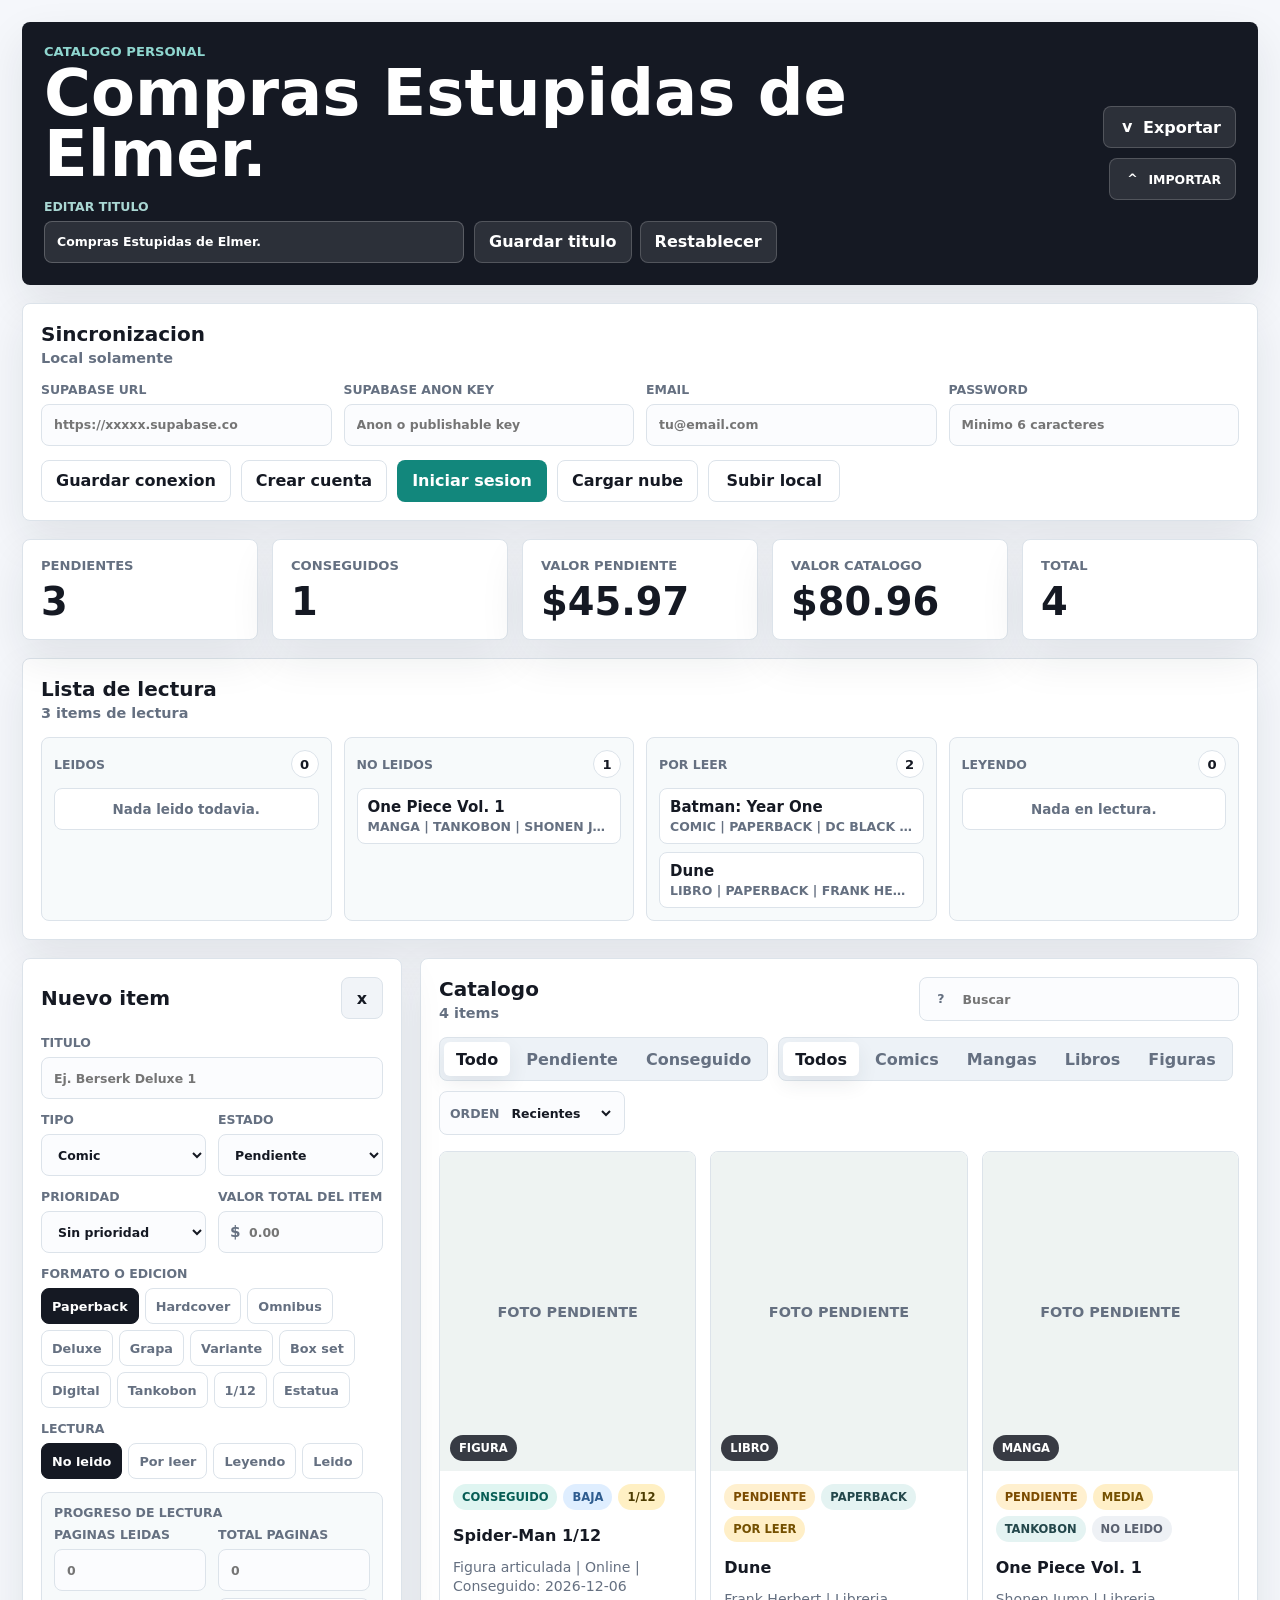
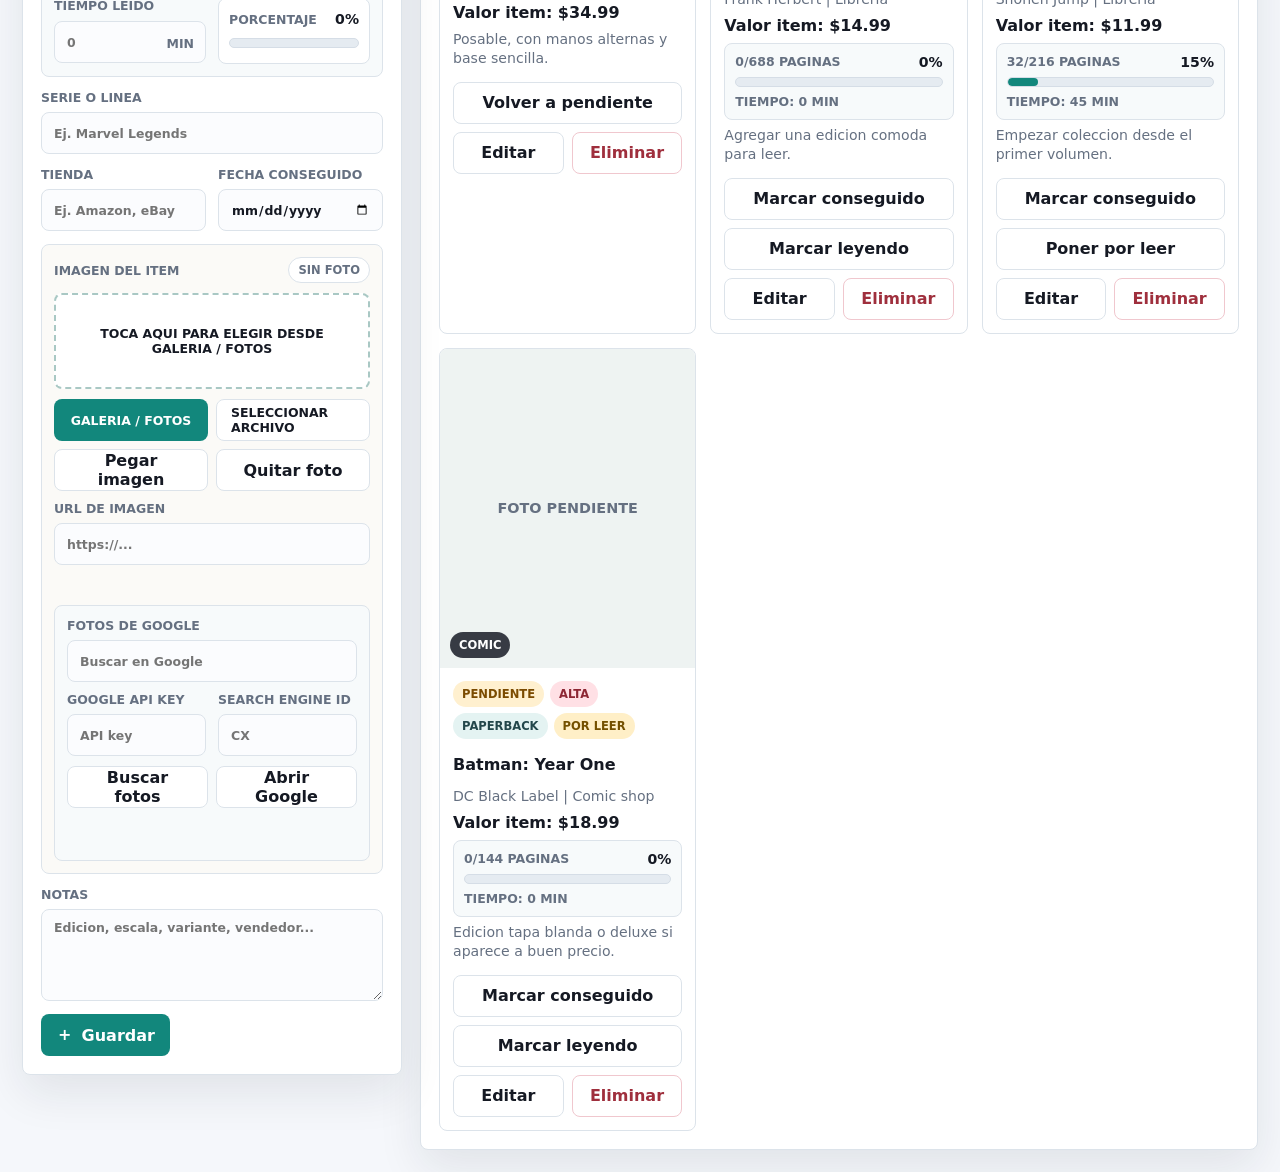
==== commit 1ed107cb: "Add reading status option" ====
--- a/index.html
+++ b/index.html
@@ -117,11 +117,11 @@
           <div class="reading-board-header">
             <div>
               <h2 id="readingBoardTitle">Lista de lectura</h2>
-              <p id="readingBoardCount" class="result-count">0 comics y mangas</p>
-            </div>
-          </div>
-
-          <div class="reading-columns" aria-label="Comics por estado de lectura">
+              <p id="readingBoardCount" class="result-count">0 items de lectura</p>
+            </div>
+          </div>
+
+          <div class="reading-columns" aria-label="Items por estado de lectura">
             <section class="reading-column" aria-labelledby="readListTitle">
               <div class="reading-column-heading">
                 <span id="readListTitle">Leidos</span>
@@ -144,6 +144,14 @@
                 <strong id="queuedListCount">0</strong>
               </div>
               <ul class="reading-list" id="queuedList"></ul>
+            </section>
+
+            <section class="reading-column" aria-labelledby="readingNowListTitle">
+              <div class="reading-column-heading">
+                <span id="readingNowListTitle">Leyendo</span>
+                <strong id="readingNowListCount">0</strong>
+              </div>
+              <ul class="reading-list" id="readingNowList"></ul>
             </section>
           </div>
         </section>
@@ -174,6 +182,7 @@
                   <select id="type" name="type">
                     <option value="comic">Comic</option>
                     <option value="manga">Manga</option>
+                    <option value="book">Libro</option>
                     <option value="figure">Figura</option>
                   </select>
                 </label>
@@ -227,7 +236,40 @@
                 <div class="reading-picker" id="readingPicker" aria-label="Estado de lectura">
                   <button class="active" type="button" data-reading="unread">No leido</button>
                   <button type="button" data-reading="queued">Por leer</button>
+                  <button type="button" data-reading="reading">Leyendo</button>
                   <button type="button" data-reading="read">Leido</button>
+                </div>
+              </div>
+
+              <div class="field-group reading-progress-editor" id="readingProgressGroup">
+                <span>Progreso de lectura</span>
+                <div class="form-row">
+                  <label>
+                    <span>Paginas leidas</span>
+                    <input id="pagesRead" name="pagesRead" type="number" min="0" step="1" inputmode="numeric" placeholder="0" />
+                  </label>
+                  <label>
+                    <span>Total paginas</span>
+                    <input id="totalPages" name="totalPages" type="number" min="0" step="1" inputmode="numeric" placeholder="0" />
+                  </label>
+                </div>
+                <div class="form-row">
+                  <label>
+                    <span>Tiempo leido</span>
+                    <span class="unit-input">
+                      <input id="readingMinutes" name="readingMinutes" type="number" min="0" step="1" inputmode="numeric" placeholder="0" />
+                      <span aria-hidden="true">min</span>
+                    </span>
+                  </label>
+                  <div class="progress-preview" aria-label="Progreso calculado">
+                    <div class="progress-preview-head">
+                      <span>Porcentaje</span>
+                      <strong id="progressPreviewText">0%</strong>
+                    </div>
+                    <div class="progress-track">
+                      <span id="progressPreviewBar"></span>
+                    </div>
+                  </div>
                 </div>
               </div>
 
@@ -353,6 +395,7 @@
                 <button class="active" type="button" data-type="all">Todos</button>
                 <button type="button" data-type="comic">Comics</button>
                 <button type="button" data-type="manga">Mangas</button>
+                <button type="button" data-type="book">Libros</button>
                 <button type="button" data-type="figure">Figuras</button>
               </div>
 
@@ -395,6 +438,16 @@
           <h3></h3>
           <p class="meta-line"></p>
           <p class="price-line"></p>
+          <div class="reading-progress-card" hidden>
+            <div class="reading-progress-head">
+              <span class="progress-pages"></span>
+              <strong class="progress-percent"></strong>
+            </div>
+            <div class="progress-track">
+              <span class="progress-bar"></span>
+            </div>
+            <span class="progress-time"></span>
+          </div>
           <p class="note-line"></p>
           <div class="card-actions">
             <button class="secondary-btn toggle-status" type="button"></button>
--- a/styles.css
+++ b/styles.css
@@ -293,7 +293,7 @@
 
 .reading-columns {
   display: grid;
-  grid-template-columns: repeat(3, minmax(0, 1fr));
+  grid-template-columns: repeat(4, minmax(0, 1fr));
   gap: 12px;
 }
 
@@ -486,6 +486,25 @@
   padding-left: 30px;
 }
 
+.unit-input {
+  position: relative;
+  display: block;
+}
+
+.unit-input input {
+  padding-right: 48px;
+}
+
+.unit-input > span {
+  position: absolute;
+  right: 12px;
+  top: 50%;
+  color: var(--muted);
+  font-size: 0.78rem;
+  font-weight: 900;
+  transform: translateY(-50%);
+}
+
 .form-row {
   display: grid;
   grid-template-columns: repeat(2, minmax(0, 1fr));
@@ -526,6 +545,68 @@
 .format-picker button:hover,
 .reading-picker button:hover {
   transform: translateY(-1px);
+}
+
+.reading-progress-editor {
+  padding: 12px;
+  background: #f7fafb;
+  border: 1px solid var(--line);
+  border-radius: 8px;
+}
+
+.progress-preview,
+.reading-progress-card {
+  display: grid;
+  gap: 7px;
+}
+
+.progress-preview {
+  align-self: end;
+  min-height: 66px;
+  padding: 9px 10px;
+  background: #ffffff;
+  border: 1px solid var(--line);
+  border-radius: 8px;
+}
+
+.progress-preview-head,
+.reading-progress-head {
+  display: flex;
+  align-items: center;
+  justify-content: space-between;
+  gap: 10px;
+}
+
+.progress-preview-head span,
+.progress-time {
+  color: var(--muted);
+  font-size: 0.78rem;
+  font-weight: 900;
+  text-transform: uppercase;
+}
+
+.progress-preview-head strong,
+.reading-progress-head strong {
+  color: var(--ink);
+  font-size: 0.88rem;
+  font-weight: 900;
+}
+
+.progress-track {
+  overflow: hidden;
+  height: 10px;
+  background: #e5ebf1;
+  border: 1px solid #d5dde6;
+  border-radius: 999px;
+}
+
+.progress-track span {
+  display: block;
+  width: 0%;
+  height: 100%;
+  background: var(--teal);
+  border-radius: inherit;
+  transition: width 180ms ease;
 }
 
 .image-panel {
@@ -958,6 +1039,11 @@
   background: #ffefc7;
 }
 
+.reading-pill.reading {
+  color: #263f83;
+  background: #e1e9ff;
+}
+
 .reading-pill.read {
   color: #075d55;
   background: #dff5f1;
@@ -984,6 +1070,23 @@
   overflow: hidden;
   -webkit-line-clamp: 2;
   -webkit-box-orient: vertical;
+}
+
+.reading-progress-card {
+  padding: 10px;
+  background: #f7fafb;
+  border: 1px solid var(--line);
+  border-radius: 8px;
+}
+
+.progress-pages {
+  overflow: hidden;
+  color: var(--muted);
+  font-size: 0.78rem;
+  font-weight: 900;
+  text-overflow: ellipsis;
+  text-transform: uppercase;
+  white-space: nowrap;
 }
 
 .card-actions {
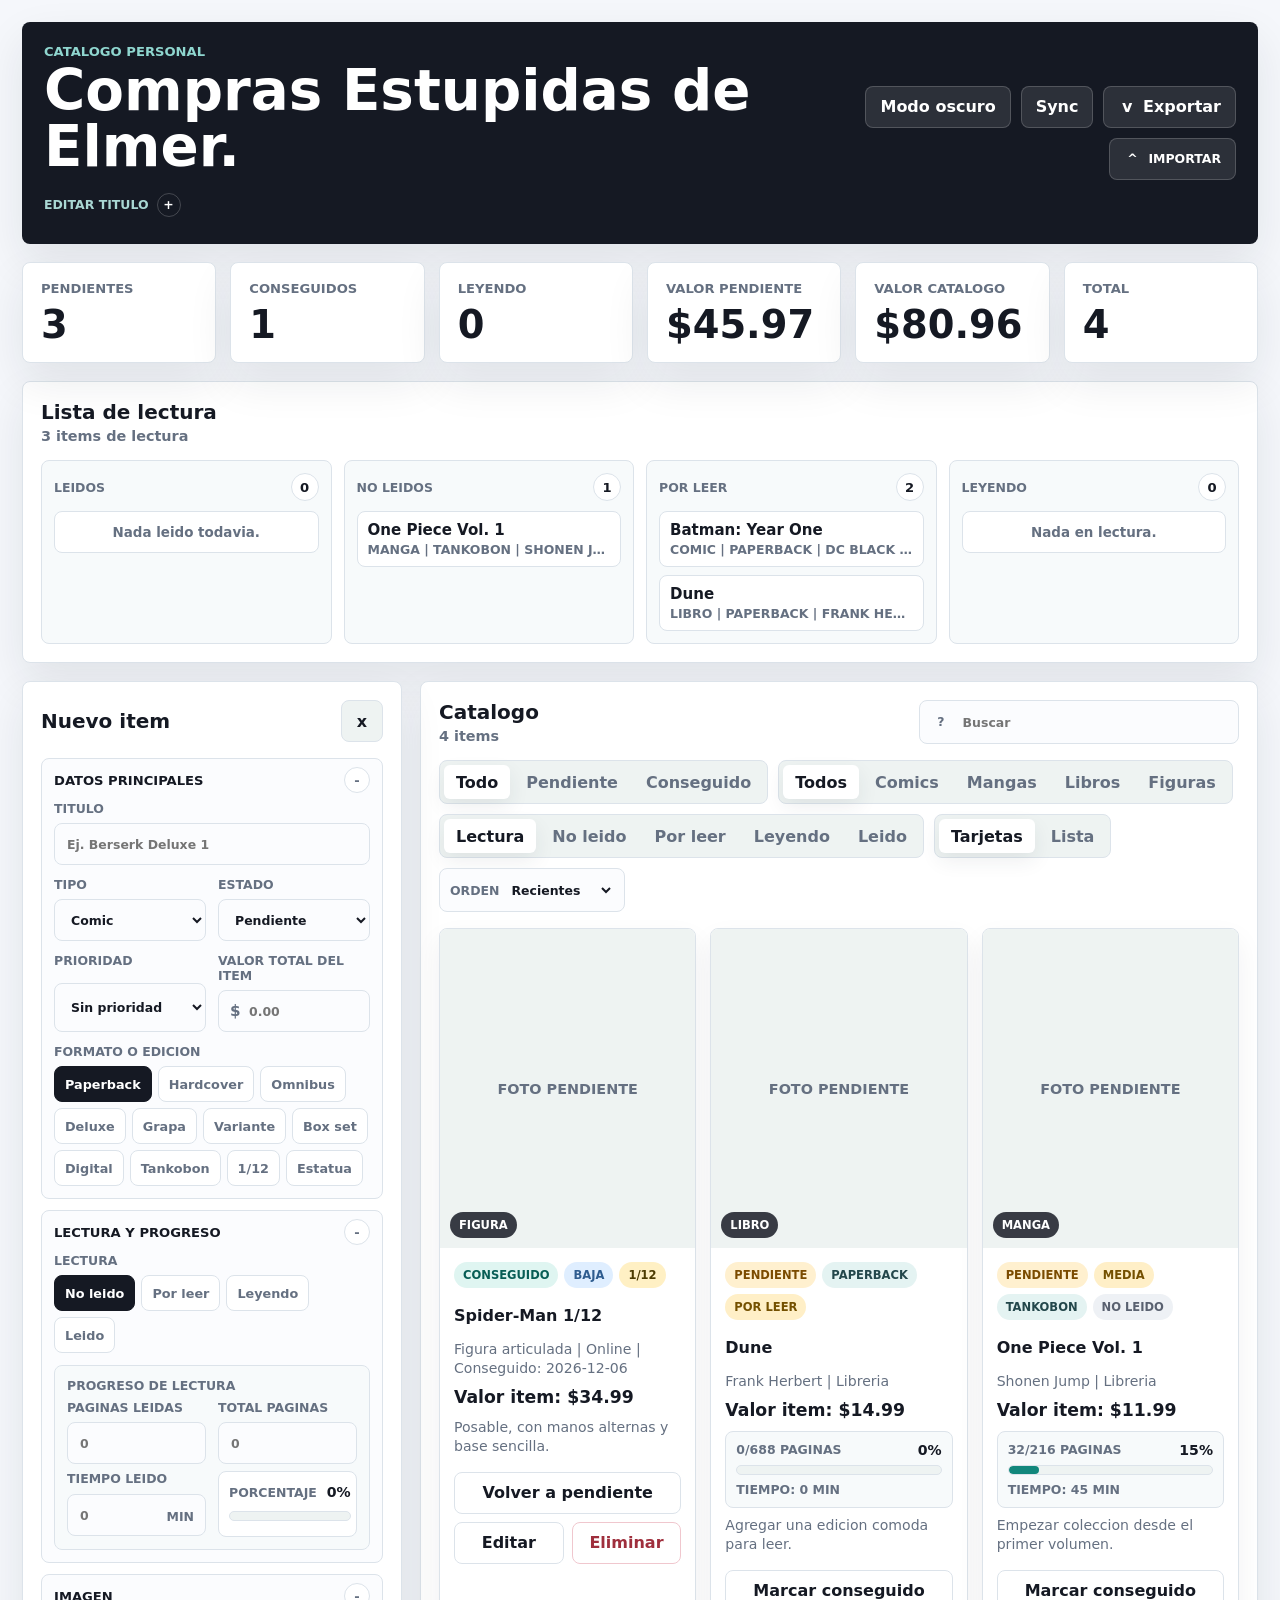
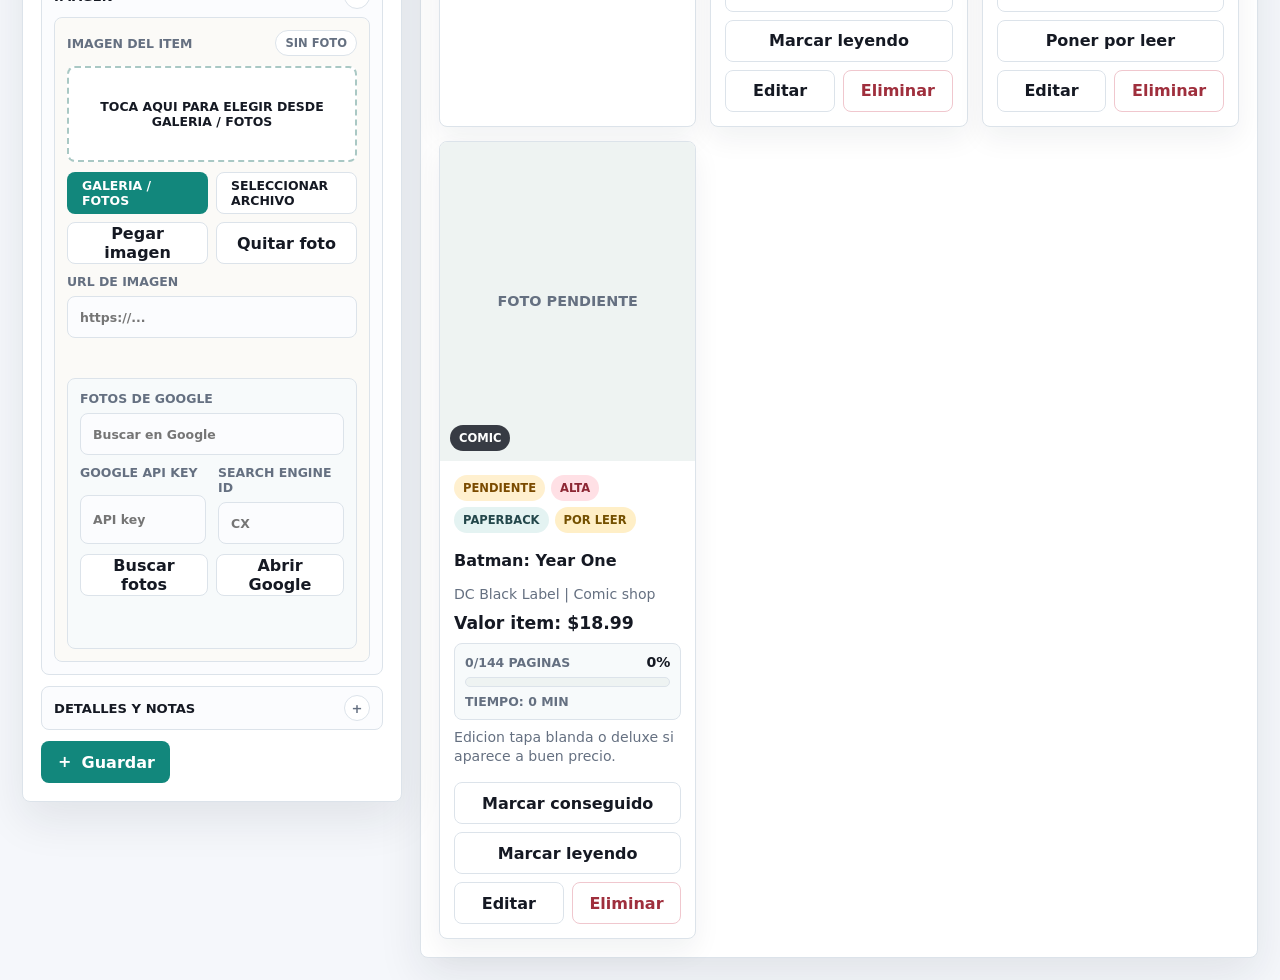
==== commit e288b50a: "Improve catalog interface" ====
--- a/index.html
+++ b/index.html
@@ -12,22 +12,33 @@
         <div class="brand-block">
           <p class="eyebrow">Catalogo personal</p>
           <h1 id="appTitle">Compras Estupidas de Elmer.</h1>
-          <div class="title-editor">
-            <label>
-              <span>Editar titulo</span>
-              <input id="titleEditor" type="text" maxlength="60" />
-            </label>
-            <div class="title-actions">
-              <button class="ghost-btn" id="saveTitleBtn" type="button">
-                Guardar titulo
-              </button>
-              <button class="ghost-btn" id="resetTitleBtn" type="button">
-                Restablecer
-              </button>
-            </div>
-          </div>
+          <details class="title-editor">
+            <summary>Editar titulo</summary>
+            <div class="title-editor-body">
+              <label>
+                <span>Titulo del sitio</span>
+                <input id="titleEditor" type="text" maxlength="60" />
+              </label>
+              <div class="title-actions">
+                <button class="ghost-btn" id="saveTitleBtn" type="button">
+                  Guardar titulo
+                </button>
+                <button class="ghost-btn" id="resetTitleBtn" type="button">
+                  Restablecer
+                </button>
+              </div>
+            </div>
+          </details>
         </div>
         <div class="top-actions" aria-label="Acciones de archivo">
+          <button class="ghost-btn" id="themeToggleBtn" type="button" title="Cambiar tema">
+            <span class="button-icon" aria-hidden="true">D</span>
+            Modo oscuro
+          </button>
+          <button class="ghost-btn" id="cloudPanelToggle" type="button" aria-expanded="false" title="Configurar sincronizacion">
+            <span class="button-icon" aria-hidden="true">S</span>
+            Sync
+          </button>
           <button class="ghost-btn" id="exportBtn" type="button" title="Exportar JSON">
             <span class="button-icon" aria-hidden="true">v</span>
             Exportar
@@ -41,7 +52,7 @@
       </header>
 
       <main>
-        <section class="panel cloud-panel" aria-labelledby="cloudTitle">
+        <section class="panel cloud-panel" aria-labelledby="cloudTitle" hidden>
           <div class="cloud-heading">
             <div>
               <h2 id="cloudTitle">Sincronizacion</h2>
@@ -100,6 +111,10 @@
             <strong id="ownedCount">0</strong>
           </div>
           <div class="stat-panel">
+            <span class="stat-label">Leyendo</span>
+            <strong id="readingNowCount">0</strong>
+          </div>
+          <div class="stat-panel">
             <span class="stat-label">Valor pendiente</span>
             <strong id="wishlistValue">$0</strong>
           </div>
@@ -171,194 +186,206 @@
               <input id="readingStatus" name="readingStatus" type="hidden" value="unread" />
               <input id="imageData" name="imageData" type="hidden" />
 
-              <label>
-                <span>Titulo</span>
-                <input id="title" name="title" type="text" placeholder="Ej. Berserk Deluxe 1" required />
-              </label>
-
-              <div class="form-row">
+              <details class="form-section" open>
+                <summary>Datos principales</summary>
                 <label>
-                  <span>Tipo</span>
-                  <select id="type" name="type">
-                    <option value="comic">Comic</option>
-                    <option value="manga">Manga</option>
-                    <option value="book">Libro</option>
-                    <option value="figure">Figura</option>
-                  </select>
+                  <span>Titulo</span>
+                  <input id="title" name="title" type="text" placeholder="Ej. Berserk Deluxe 1" required />
                 </label>
-                <label>
-                  <span>Estado</span>
-                  <select id="status" name="status">
-                    <option value="wishlist">Pendiente</option>
-                    <option value="owned">Conseguido</option>
-                  </select>
-                </label>
-              </div>
-
-              <div class="form-row">
-                <label>
-                  <span>Prioridad</span>
-                  <select id="priority" name="priority">
-                    <option value="">Sin prioridad</option>
-                    <option value="high">Alta</option>
-                    <option value="medium">Media</option>
-                    <option value="low">Baja</option>
-                  </select>
-                </label>
-                <label>
-                  <span>Valor total del item</span>
-                  <span class="money-input">
-                    <span aria-hidden="true">$</span>
-                    <input id="price" name="price" type="number" min="0" step="0.01" placeholder="0.00" />
-                  </span>
-                </label>
-              </div>
-
-              <div class="field-group">
-                <span>Formato o edicion</span>
-                <div class="format-picker" id="formatPicker" aria-label="Formato o edicion">
-                  <button class="active" type="button" data-format="paperback">Paperback</button>
-                  <button type="button" data-format="hardcover">Hardcover</button>
-                  <button type="button" data-format="omnibus">Omnibus</button>
-                  <button type="button" data-format="deluxe">Deluxe</button>
-                  <button type="button" data-format="single">Grapa</button>
-                  <button type="button" data-format="variant">Variante</button>
-                  <button type="button" data-format="boxset">Box set</button>
-                  <button type="button" data-format="digital">Digital</button>
-                  <button type="button" data-format="tankobon">Tankobon</button>
-                  <button type="button" data-format="scale112">1/12</button>
-                  <button type="button" data-format="statue">Estatua</button>
-                </div>
-              </div>
-
-              <div class="field-group" id="readingGroup">
-                <span>Lectura</span>
-                <div class="reading-picker" id="readingPicker" aria-label="Estado de lectura">
-                  <button class="active" type="button" data-reading="unread">No leido</button>
-                  <button type="button" data-reading="queued">Por leer</button>
-                  <button type="button" data-reading="reading">Leyendo</button>
-                  <button type="button" data-reading="read">Leido</button>
-                </div>
-              </div>
-
-              <div class="field-group reading-progress-editor" id="readingProgressGroup">
-                <span>Progreso de lectura</span>
+
                 <div class="form-row">
                   <label>
-                    <span>Paginas leidas</span>
-                    <input id="pagesRead" name="pagesRead" type="number" min="0" step="1" inputmode="numeric" placeholder="0" />
-                  </label>
-                  <label>
-                    <span>Total paginas</span>
-                    <input id="totalPages" name="totalPages" type="number" min="0" step="1" inputmode="numeric" placeholder="0" />
-                  </label>
-                </div>
+                    <span>Tipo</span>
+                    <select id="type" name="type">
+                      <option value="comic">Comic</option>
+                      <option value="manga">Manga</option>
+                      <option value="book">Libro</option>
+                      <option value="figure">Figura</option>
+                    </select>
+                  </label>
+                  <label>
+                    <span>Estado</span>
+                    <select id="status" name="status">
+                      <option value="wishlist">Pendiente</option>
+                      <option value="owned">Conseguido</option>
+                    </select>
+                  </label>
+                </div>
+
                 <div class="form-row">
                   <label>
-                    <span>Tiempo leido</span>
-                    <span class="unit-input">
-                      <input id="readingMinutes" name="readingMinutes" type="number" min="0" step="1" inputmode="numeric" placeholder="0" />
-                      <span aria-hidden="true">min</span>
+                    <span>Prioridad</span>
+                    <select id="priority" name="priority">
+                      <option value="">Sin prioridad</option>
+                      <option value="high">Alta</option>
+                      <option value="medium">Media</option>
+                      <option value="low">Baja</option>
+                    </select>
+                  </label>
+                  <label>
+                    <span>Valor total del item</span>
+                    <span class="money-input">
+                      <span aria-hidden="true">$</span>
+                      <input id="price" name="price" type="number" min="0" step="0.01" placeholder="0.00" />
                     </span>
                   </label>
-                  <div class="progress-preview" aria-label="Progreso calculado">
-                    <div class="progress-preview-head">
-                      <span>Porcentaje</span>
-                      <strong id="progressPreviewText">0%</strong>
-                    </div>
-                    <div class="progress-track">
-                      <span id="progressPreviewBar"></span>
-                    </div>
-                  </div>
-                </div>
-              </div>
-
-              <label>
-                <span>Serie o linea</span>
-                <input id="series" name="series" type="text" placeholder="Ej. Marvel Legends" />
-              </label>
-
-              <div class="form-row">
-                <label>
-                  <span>Tienda</span>
-                  <input id="store" name="store" type="text" placeholder="Ej. Amazon, eBay" />
-                </label>
-                <label>
-                  <span>Fecha conseguido</span>
-                  <input id="acquiredDate" name="acquiredDate" type="date" />
-                </label>
-              </div>
-
-              <div class="image-panel">
-                <div class="image-panel-heading">
-                  <span>Imagen del item</span>
-                  <strong id="imageSourceBadge">Sin foto</strong>
-                </div>
-
-                <label class="image-drop-zone" id="imageDropZone">
-                  Toca aqui para elegir desde Galeria / Fotos
-                  <input id="galleryFile" name="galleryFile" type="file" accept="image/*" />
-                </label>
-
-                <div class="local-photo-preview" id="localPhotoPreview" hidden>
-                  <img id="imagePreview" alt="Vista previa de la foto seleccionada" />
-                </div>
-
-                <div class="local-photo-actions">
-                  <label class="primary-btn file-action gallery-photo-action" id="galleryPhotoBtn" for="galleryFile">
-                    Galeria / Fotos
-                  </label>
-                  <label class="secondary-btn file-action image-file-action">
-                    Seleccionar archivo
-                    <input id="imageFile" name="imageFile" type="file" accept="image/*" />
-                  </label>
-                  <button class="secondary-btn" id="pasteImageBtn" type="button">
-                    Pegar imagen
-                  </button>
-                  <button class="secondary-btn" id="clearPhotoBtn" type="button">
-                    Quitar foto
-                  </button>
-                </div>
-
-                <label>
-                  <span>URL de imagen</span>
-                  <input id="imageUrl" name="imageUrl" type="url" placeholder="https://..." />
-                </label>
-
-                <p class="local-photo-status" id="localPhotoStatus" aria-live="polite"></p>
-
-                <div class="google-photo-panel">
-                  <label>
-                    <span>Fotos de Google</span>
-                    <input id="externalPhotoSearch" type="search" placeholder="Buscar en Google" />
-                  </label>
+                </div>
+
+                <div class="field-group">
+                  <span>Formato o edicion</span>
+                  <div class="format-picker" id="formatPicker" aria-label="Formato o edicion">
+                    <button class="active" type="button" data-format="paperback">Paperback</button>
+                    <button type="button" data-format="hardcover">Hardcover</button>
+                    <button type="button" data-format="omnibus">Omnibus</button>
+                    <button type="button" data-format="deluxe">Deluxe</button>
+                    <button type="button" data-format="single">Grapa</button>
+                    <button type="button" data-format="variant">Variante</button>
+                    <button type="button" data-format="boxset">Box set</button>
+                    <button type="button" data-format="digital">Digital</button>
+                    <button type="button" data-format="tankobon">Tankobon</button>
+                    <button type="button" data-format="scale112">1/12</button>
+                    <button type="button" data-format="statue">Estatua</button>
+                  </div>
+                </div>
+              </details>
+
+              <details class="form-section" id="readingSection" open>
+                <summary>Lectura y progreso</summary>
+                <div class="field-group" id="readingGroup">
+                  <span>Lectura</span>
+                  <div class="reading-picker" id="readingPicker" aria-label="Estado de lectura">
+                    <button class="active" type="button" data-reading="unread">No leido</button>
+                    <button type="button" data-reading="queued">Por leer</button>
+                    <button type="button" data-reading="reading">Leyendo</button>
+                    <button type="button" data-reading="read">Leido</button>
+                  </div>
+                </div>
+
+                <div class="field-group reading-progress-editor" id="readingProgressGroup">
+                  <span>Progreso de lectura</span>
                   <div class="form-row">
                     <label>
-                      <span>Google API key</span>
-                      <input id="googleApiKey" type="password" autocomplete="off" placeholder="API key" />
+                      <span>Paginas leidas</span>
+                      <input id="pagesRead" name="pagesRead" type="number" min="0" step="1" inputmode="numeric" placeholder="0" />
                     </label>
                     <label>
-                      <span>Search engine ID</span>
-                      <input id="googleSearchEngineId" type="text" autocomplete="off" placeholder="CX" />
+                      <span>Total paginas</span>
+                      <input id="totalPages" name="totalPages" type="number" min="0" step="1" inputmode="numeric" placeholder="0" />
                     </label>
                   </div>
-                  <div class="external-photo-actions">
-                    <button class="secondary-btn" id="externalPhotoBtn" type="button">
-                      Buscar fotos
+                  <div class="form-row">
+                    <label>
+                      <span>Tiempo leido</span>
+                      <span class="unit-input">
+                        <input id="readingMinutes" name="readingMinutes" type="number" min="0" step="1" inputmode="numeric" placeholder="0" />
+                        <span aria-hidden="true">min</span>
+                      </span>
+                    </label>
+                    <div class="progress-preview" aria-label="Progreso calculado">
+                      <div class="progress-preview-head">
+                        <span>Porcentaje</span>
+                        <strong id="progressPreviewText">0%</strong>
+                      </div>
+                      <div class="progress-track">
+                        <span id="progressPreviewBar"></span>
+                      </div>
+                    </div>
+                  </div>
+                </div>
+              </details>
+
+              <details class="form-section" open>
+                <summary>Imagen</summary>
+                <div class="image-panel">
+                  <div class="image-panel-heading">
+                    <span>Imagen del item</span>
+                    <strong id="imageSourceBadge">Sin foto</strong>
+                  </div>
+
+                  <label class="image-drop-zone" id="imageDropZone">
+                    Toca aqui para elegir desde Galeria / Fotos
+                    <input id="galleryFile" name="galleryFile" type="file" accept="image/*" />
+                  </label>
+
+                  <div class="local-photo-preview" id="localPhotoPreview" hidden>
+                    <img id="imagePreview" alt="Vista previa de la foto seleccionada" />
+                  </div>
+
+                  <div class="local-photo-actions">
+                    <label class="primary-btn file-action gallery-photo-action" id="galleryPhotoBtn" for="galleryFile">
+                      Galeria / Fotos
+                    </label>
+                    <label class="secondary-btn file-action image-file-action">
+                      Seleccionar archivo
+                      <input id="imageFile" name="imageFile" type="file" accept="image/*" />
+                    </label>
+                    <button class="secondary-btn" id="pasteImageBtn" type="button">
+                      Pegar imagen
                     </button>
-                    <button class="secondary-btn" id="openGoogleImagesBtn" type="button">
-                      Abrir Google
+                    <button class="secondary-btn" id="clearPhotoBtn" type="button">
+                      Quitar foto
                     </button>
                   </div>
-                  <p class="external-photo-status" id="externalPhotoStatus" aria-live="polite"></p>
-                  <div class="external-photo-results" id="externalPhotoResults"></div>
-                </div>
-              </div>
-
-              <label>
-                <span>Notas</span>
-                <textarea id="notes" name="notes" rows="4" placeholder="Edicion, escala, variante, vendedor..."></textarea>
-              </label>
+
+                  <label>
+                    <span>URL de imagen</span>
+                    <input id="imageUrl" name="imageUrl" type="url" placeholder="https://..." />
+                  </label>
+
+                  <p class="local-photo-status" id="localPhotoStatus" aria-live="polite"></p>
+
+                  <div class="google-photo-panel">
+                    <label>
+                      <span>Fotos de Google</span>
+                      <input id="externalPhotoSearch" type="search" placeholder="Buscar en Google" />
+                    </label>
+                    <div class="form-row">
+                      <label>
+                        <span>Google API key</span>
+                        <input id="googleApiKey" type="password" autocomplete="off" placeholder="API key" />
+                      </label>
+                      <label>
+                        <span>Search engine ID</span>
+                        <input id="googleSearchEngineId" type="text" autocomplete="off" placeholder="CX" />
+                      </label>
+                    </div>
+                    <div class="external-photo-actions">
+                      <button class="secondary-btn" id="externalPhotoBtn" type="button">
+                        Buscar fotos
+                      </button>
+                      <button class="secondary-btn" id="openGoogleImagesBtn" type="button">
+                        Abrir Google
+                      </button>
+                    </div>
+                    <p class="external-photo-status" id="externalPhotoStatus" aria-live="polite"></p>
+                    <div class="external-photo-results" id="externalPhotoResults"></div>
+                  </div>
+                </div>
+              </details>
+
+              <details class="form-section">
+                <summary>Detalles y notas</summary>
+                <label>
+                  <span>Serie o linea</span>
+                  <input id="series" name="series" type="text" placeholder="Ej. Marvel Legends" />
+                </label>
+
+                <div class="form-row">
+                  <label>
+                    <span>Tienda</span>
+                    <input id="store" name="store" type="text" placeholder="Ej. Amazon, eBay" />
+                  </label>
+                  <label>
+                    <span>Fecha conseguido</span>
+                    <input id="acquiredDate" name="acquiredDate" type="date" />
+                  </label>
+                </div>
+
+                <label>
+                  <span>Notas</span>
+                  <textarea id="notes" name="notes" rows="4" placeholder="Edicion, escala, variante, vendedor..."></textarea>
+                </label>
+              </details>
 
               <div class="form-actions">
                 <button class="primary-btn" type="submit">
@@ -397,6 +424,19 @@
                 <button type="button" data-type="manga">Mangas</button>
                 <button type="button" data-type="book">Libros</button>
                 <button type="button" data-type="figure">Figuras</button>
+              </div>
+
+              <div class="segmented" id="readingFilters">
+                <button class="active" type="button" data-reading-filter="all">Lectura</button>
+                <button type="button" data-reading-filter="unread">No leido</button>
+                <button type="button" data-reading-filter="queued">Por leer</button>
+                <button type="button" data-reading-filter="reading">Leyendo</button>
+                <button type="button" data-reading-filter="read">Leido</button>
+              </div>
+
+              <div class="segmented view-mode" id="viewModeToggle" aria-label="Vista del catalogo">
+                <button class="active" type="button" data-view-mode="cards">Tarjetas</button>
+                <button type="button" data-view-mode="list">Lista</button>
               </div>
 
               <label class="sort-select">
--- a/styles.css
+++ b/styles.css
@@ -3,6 +3,9 @@
   --bg: #f5f7fb;
   --surface: #ffffff;
   --surface-soft: #eef3f2;
+  --surface-raised: #fbfcfe;
+  --surface-band: #f7fafb;
+  --surface-warm: #fbfaf7;
   --ink: #151923;
   --muted: #657081;
   --line: #dce3ea;
@@ -14,6 +17,25 @@
   --shadow: 0 18px 45px rgba(23, 33, 46, 0.09);
 }
 
+body[data-theme="dark"] {
+  color-scheme: dark;
+  --bg: #101418;
+  --surface: #171d24;
+  --surface-soft: #202a33;
+  --surface-raised: #111820;
+  --surface-band: #141b23;
+  --surface-warm: #171b21;
+  --ink: #f4f7fb;
+  --muted: #a2adba;
+  --line: #2a3541;
+  --teal: #33b3a5;
+  --teal-dark: #20897f;
+  --amber: #e2aa43;
+  --rose: #d56978;
+  --blue: #72a1eb;
+  --shadow: 0 18px 45px rgba(0, 0, 0, 0.24);
+}
+
 * {
   box-sizing: border-box;
 }
@@ -87,17 +109,55 @@
 
 h1 {
   margin-bottom: 0;
-  font-size: clamp(2rem, 5vw, 4rem);
-  line-height: 0.95;
+  font-size: clamp(2rem, 4.4vw, 3.55rem);
+  line-height: 1;
   letter-spacing: 0;
 }
 
 .title-editor {
+  margin-top: 12px;
+}
+
+.title-editor summary {
+  display: inline-flex;
+  align-items: center;
+  min-height: 34px;
+  color: #a9d7d3;
+  cursor: pointer;
+  font-size: 0.78rem;
+  font-weight: 900;
+  text-transform: uppercase;
+}
+
+.title-editor summary::-webkit-details-marker {
+  display: none;
+}
+
+.title-editor summary::after {
+  content: "+";
+  display: inline-grid;
+  width: 22px;
+  height: 22px;
+  margin-left: 8px;
+  place-items: center;
+  color: #ffffff;
+  border: 1px solid rgba(255, 255, 255, 0.2);
+  border-radius: 999px;
+}
+
+.title-editor[open] summary {
+  margin-bottom: 10px;
+}
+
+.title-editor[open] summary::after {
+  content: "-";
+}
+
+.title-editor-body {
   display: grid;
   grid-template-columns: minmax(220px, 420px) auto;
   gap: 10px;
   align-items: end;
-  margin-top: 14px;
 }
 
 .title-editor label {
@@ -186,6 +246,11 @@
   border-color: rgba(255, 255, 255, 0.18);
 }
 
+.ghost-btn.sync-online {
+  background: rgba(18, 135, 124, 0.22);
+  border-color: rgba(143, 214, 207, 0.55);
+}
+
 .ghost-btn:hover,
 .primary-btn:hover,
 .secondary-btn:hover,
@@ -209,7 +274,7 @@
 
 .stats-grid {
   display: grid;
-  grid-template-columns: repeat(5, minmax(0, 1fr));
+  grid-template-columns: repeat(6, minmax(0, 1fr));
   gap: 14px;
   margin: 18px 0;
 }
@@ -300,7 +365,7 @@
 .reading-column {
   min-width: 0;
   padding: 12px;
-  background: #f7fafb;
+  background: var(--surface-band);
   border: 1px solid var(--line);
   border-radius: 8px;
 }
@@ -327,7 +392,7 @@
   place-items: center;
   padding: 0 8px;
   color: var(--ink);
-  background: #ffffff;
+  background: var(--surface);
   border: 1px solid var(--line);
   border-radius: 999px;
   font-size: 0.82rem;
@@ -346,7 +411,7 @@
   display: grid;
   gap: 3px;
   padding: 9px 10px;
-  background: #ffffff;
+  background: var(--surface);
   border: 1px solid var(--line);
   border-radius: 8px;
 }
@@ -409,14 +474,69 @@
 .icon-btn {
   width: 42px;
   padding: 0;
-  background: #f1f4f8;
+  background: var(--surface-soft);
   color: var(--ink);
   border-color: var(--line);
 }
 
 .item-form {
   display: grid;
-  gap: 13px;
+  gap: 11px;
+}
+
+.form-section {
+  overflow: hidden;
+  background: var(--surface-raised);
+  border: 1px solid var(--line);
+  border-radius: 8px;
+}
+
+.form-section[open] {
+  padding-bottom: 12px;
+}
+
+.form-section summary {
+  display: flex;
+  align-items: center;
+  justify-content: space-between;
+  min-height: 42px;
+  padding: 0 12px;
+  color: var(--ink);
+  cursor: pointer;
+  font-size: 0.82rem;
+  font-weight: 900;
+  text-transform: uppercase;
+}
+
+.form-section summary::-webkit-details-marker {
+  display: none;
+}
+
+.form-section summary::after {
+  content: "+";
+  display: inline-grid;
+  width: 24px;
+  height: 24px;
+  place-items: center;
+  color: var(--muted);
+  background: var(--surface);
+  border: 1px solid var(--line);
+  border-radius: 999px;
+}
+
+.form-section[open] summary::after {
+  content: "-";
+}
+
+.form-section > label,
+.form-section > .form-row,
+.form-section > .field-group,
+.form-section > .image-panel {
+  margin: 0 12px 12px;
+}
+
+.form-section > :last-child {
+  margin-bottom: 0;
 }
 
 label {
@@ -447,7 +567,7 @@
   min-height: 42px;
   border: 1px solid var(--line);
   border-radius: 8px;
-  background: #fbfcfe;
+  background: var(--surface-raised);
   color: var(--ink);
   padding: 10px 12px;
   outline: none;
@@ -529,7 +649,7 @@
   border: 1px solid var(--line);
   border-radius: 8px;
   padding: 0 10px;
-  background: #ffffff;
+  background: var(--surface);
   color: var(--muted);
   font-size: 0.8rem;
   font-weight: 800;
@@ -549,7 +669,7 @@
 
 .reading-progress-editor {
   padding: 12px;
-  background: #f7fafb;
+  background: var(--surface-band);
   border: 1px solid var(--line);
   border-radius: 8px;
 }
@@ -564,7 +684,7 @@
   align-self: end;
   min-height: 66px;
   padding: 9px 10px;
-  background: #ffffff;
+  background: var(--surface);
   border: 1px solid var(--line);
   border-radius: 8px;
 }
@@ -595,8 +715,8 @@
 .progress-track {
   overflow: hidden;
   height: 10px;
-  background: #e5ebf1;
-  border: 1px solid #d5dde6;
+  background: var(--surface-soft);
+  border: 1px solid var(--line);
   border-radius: 999px;
 }
 
@@ -613,7 +733,7 @@
   display: grid;
   gap: 10px;
   padding: 12px;
-  background: #fbfaf7;
+  background: var(--surface-warm);
   border: 1px solid var(--line);
   border-radius: 8px;
 }
@@ -638,7 +758,7 @@
   min-height: 26px;
   border-radius: 999px;
   padding: 0 9px;
-  background: #ffffff;
+  background: var(--surface);
   color: var(--muted);
   border: 1px solid var(--line);
   font-size: 0.72rem;
@@ -653,7 +773,7 @@
   width: 100%;
   place-items: center;
   padding: 14px;
-  background: #ffffff;
+  background: var(--surface);
   color: var(--ink);
   border: 2px dashed #a9c8c4;
   border-radius: 8px;
@@ -681,7 +801,7 @@
   display: grid;
   gap: 10px;
   padding: 12px;
-  background: #f7fafb;
+  background: var(--surface-band);
   border: 1px solid var(--line);
   border-radius: 8px;
 }
@@ -717,7 +837,7 @@
   overflow: hidden;
   min-height: 96px;
   padding: 0;
-  background: #ffffff;
+  background: var(--surface);
   border: 2px solid transparent;
   border-radius: 8px;
 }
@@ -757,7 +877,7 @@
   overflow: hidden;
   width: 100%;
   aspect-ratio: 4 / 3;
-  background: #ffffff;
+  background: var(--surface);
   border: 1px solid var(--line);
   border-radius: 8px;
 }
@@ -803,13 +923,13 @@
 }
 
 .secondary-btn {
-  background: #ffffff;
+  background: var(--surface);
   color: var(--ink);
   border-color: var(--line);
 }
 
 .danger-btn {
-  background: #ffffff;
+  background: var(--surface);
   color: #9f2f3d;
   border-color: #f0c7ce;
 }
@@ -836,7 +956,7 @@
   width: min(320px, 100%);
   min-height: 44px;
   padding: 0 12px;
-  background: #fbfcfe;
+  background: var(--surface-raised);
   border: 1px solid var(--line);
   border-radius: 8px;
   text-transform: none;
@@ -863,7 +983,7 @@
   gap: 4px;
   min-height: 44px;
   padding: 4px;
-  background: #edf2f7;
+  background: var(--surface-soft);
   border: 1px solid var(--line);
   border-radius: 8px;
 }
@@ -879,7 +999,7 @@
 }
 
 .segmented button.active {
-  background: #ffffff;
+  background: var(--surface);
   color: var(--ink);
   box-shadow: 0 8px 20px rgba(36, 48, 64, 0.08);
 }
@@ -892,7 +1012,7 @@
   padding: 0 10px;
   border: 1px solid var(--line);
   border-radius: 8px;
-  background: #fbfcfe;
+  background: var(--surface-raised);
 }
 
 .sort-select select {
@@ -909,12 +1029,48 @@
   gap: 14px;
 }
 
+.catalog-grid.list-mode {
+  grid-template-columns: 1fr;
+}
+
 .item-card {
   overflow: hidden;
   min-width: 0;
-  background: #ffffff;
-  border: 1px solid var(--line);
-  border-radius: 8px;
+  background: var(--surface);
+  border: 1px solid var(--line);
+  border-radius: 8px;
+  box-shadow: 0 12px 28px rgba(23, 33, 46, 0.06);
+  transition: transform 160ms ease, border-color 160ms ease, box-shadow 160ms ease;
+}
+
+.item-card:hover {
+  border-color: rgba(18, 135, 124, 0.32);
+  box-shadow: var(--shadow);
+  transform: translateY(-2px);
+}
+
+.catalog-grid.list-mode .item-card {
+  display: grid;
+  grid-template-columns: 132px minmax(0, 1fr);
+}
+
+.catalog-grid.list-mode .cover-wrap {
+  height: 100%;
+  min-height: 148px;
+  aspect-ratio: auto;
+}
+
+.catalog-grid.list-mode .card-body {
+  align-content: start;
+}
+
+.catalog-grid.list-mode .card-actions {
+  grid-template-columns: repeat(4, minmax(0, 1fr));
+}
+
+.catalog-grid.list-mode .card-actions .toggle-status,
+.catalog-grid.list-mode .card-actions .toggle-reading {
+  grid-column: auto;
 }
 
 .cover-wrap {
@@ -970,8 +1126,8 @@
 
 .card-body {
   display: grid;
-  gap: 6px;
-  padding: 13px;
+  gap: 8px;
+  padding: 14px;
 }
 
 .status-row {
@@ -1060,7 +1216,7 @@
 
 .price-line {
   color: var(--ink);
-  font-size: 1rem;
+  font-size: 1.08rem;
   font-weight: 900;
 }
 
@@ -1074,7 +1230,7 @@
 
 .reading-progress-card {
   padding: 10px;
-  background: #f7fafb;
+  background: var(--surface-band);
   border: 1px solid var(--line);
   border-radius: 8px;
 }
@@ -1122,6 +1278,94 @@
   color: var(--ink);
 }
 
+body[data-theme="dark"] .topbar {
+  background: #0d1117;
+}
+
+body[data-theme="dark"] .title-editor input {
+  background: rgba(255, 255, 255, 0.08);
+  border-color: rgba(255, 255, 255, 0.18);
+}
+
+body[data-theme="dark"] .format-picker button.active,
+body[data-theme="dark"] .reading-picker button.active {
+  background: #f4f7fb;
+  color: #111820;
+  border-color: #f4f7fb;
+}
+
+body[data-theme="dark"] .segmented button.active {
+  box-shadow: none;
+}
+
+body[data-theme="dark"] .item-card {
+  box-shadow: none;
+}
+
+body[data-theme="dark"] .item-card:hover {
+  box-shadow: 0 18px 45px rgba(0, 0, 0, 0.28);
+}
+
+body[data-theme="dark"] .cover-wrap.no-image::before {
+  color: var(--muted);
+}
+
+body[data-theme="dark"] .status-pill.wishlist {
+  color: #ffd892;
+  background: rgba(213, 144, 31, 0.2);
+}
+
+body[data-theme="dark"] .status-pill.owned,
+body[data-theme="dark"] .reading-pill.read {
+  color: #9fe7dc;
+  background: rgba(18, 135, 124, 0.22);
+}
+
+body[data-theme="dark"] .reading-pill.unread {
+  color: #c4ccd6;
+  background: rgba(164, 173, 186, 0.14);
+}
+
+body[data-theme="dark"] .reading-pill.queued,
+body[data-theme="dark"] .priority-pill.medium,
+body[data-theme="dark"] .format-pill.digital,
+body[data-theme="dark"] .format-pill.scale112,
+body[data-theme="dark"] .format-pill.statue {
+  color: #ffd892;
+  background: rgba(213, 144, 31, 0.18);
+}
+
+body[data-theme="dark"] .reading-pill.reading,
+body[data-theme="dark"] .priority-pill.low,
+body[data-theme="dark"] .format-pill.hardcover,
+body[data-theme="dark"] .format-pill.deluxe,
+body[data-theme="dark"] .format-pill.omnibus {
+  color: #b8d1ff;
+  background: rgba(53, 103, 177, 0.22);
+}
+
+body[data-theme="dark"] .priority-pill.high,
+body[data-theme="dark"] .format-pill.variant,
+body[data-theme="dark"] .format-pill.boxset {
+  color: #ffbcc5;
+  background: rgba(199, 79, 93, 0.2);
+}
+
+body[data-theme="dark"] .format-pill {
+  color: #9fe7dc;
+  background: rgba(18, 135, 124, 0.18);
+}
+
+body[data-theme="dark"] .danger-btn {
+  color: #ffb7c0;
+  border-color: rgba(199, 79, 93, 0.42);
+}
+
+body[data-theme="dark"] .danger-btn:hover {
+  background: rgba(199, 79, 93, 0.12);
+  border-color: rgba(199, 79, 93, 0.56);
+}
+
 @media (max-width: 980px) {
   .cloud-grid {
     grid-template-columns: repeat(2, minmax(0, 1fr));
@@ -1150,7 +1394,7 @@
   }
 
   .topbar,
-  .title-editor,
+  .title-editor-body,
   .cloud-heading,
   .cloud-grid,
   .catalog-header,
@@ -1160,11 +1404,25 @@
   }
 
   .top-actions {
+    display: grid;
+    grid-template-columns: repeat(2, minmax(0, 1fr));
     justify-content: stretch;
   }
 
+  .title-actions {
+    display: grid;
+    grid-template-columns: repeat(2, minmax(0, 1fr));
+  }
+
   .top-actions .ghost-btn,
-  .title-actions .ghost-btn,
+  .title-actions .ghost-btn {
+    width: auto;
+  }
+
+  h1 {
+    font-size: clamp(1.8rem, 8vw, 2.65rem);
+  }
+
   .cloud-actions .primary-btn,
   .cloud-actions .secondary-btn,
   .primary-btn,
@@ -1188,4 +1446,21 @@
   .local-photo-actions {
     grid-template-columns: 1fr;
   }
-}
+
+  .catalog-grid.list-mode .item-card {
+    grid-template-columns: 96px minmax(0, 1fr);
+  }
+
+  .catalog-grid.list-mode .cover-wrap {
+    min-height: 132px;
+  }
+
+  .catalog-grid.list-mode .card-actions {
+    grid-template-columns: repeat(2, minmax(0, 1fr));
+  }
+
+  .catalog-grid.list-mode .card-actions .toggle-status,
+  .catalog-grid.list-mode .card-actions .toggle-reading {
+    grid-column: 1 / -1;
+  }
+}
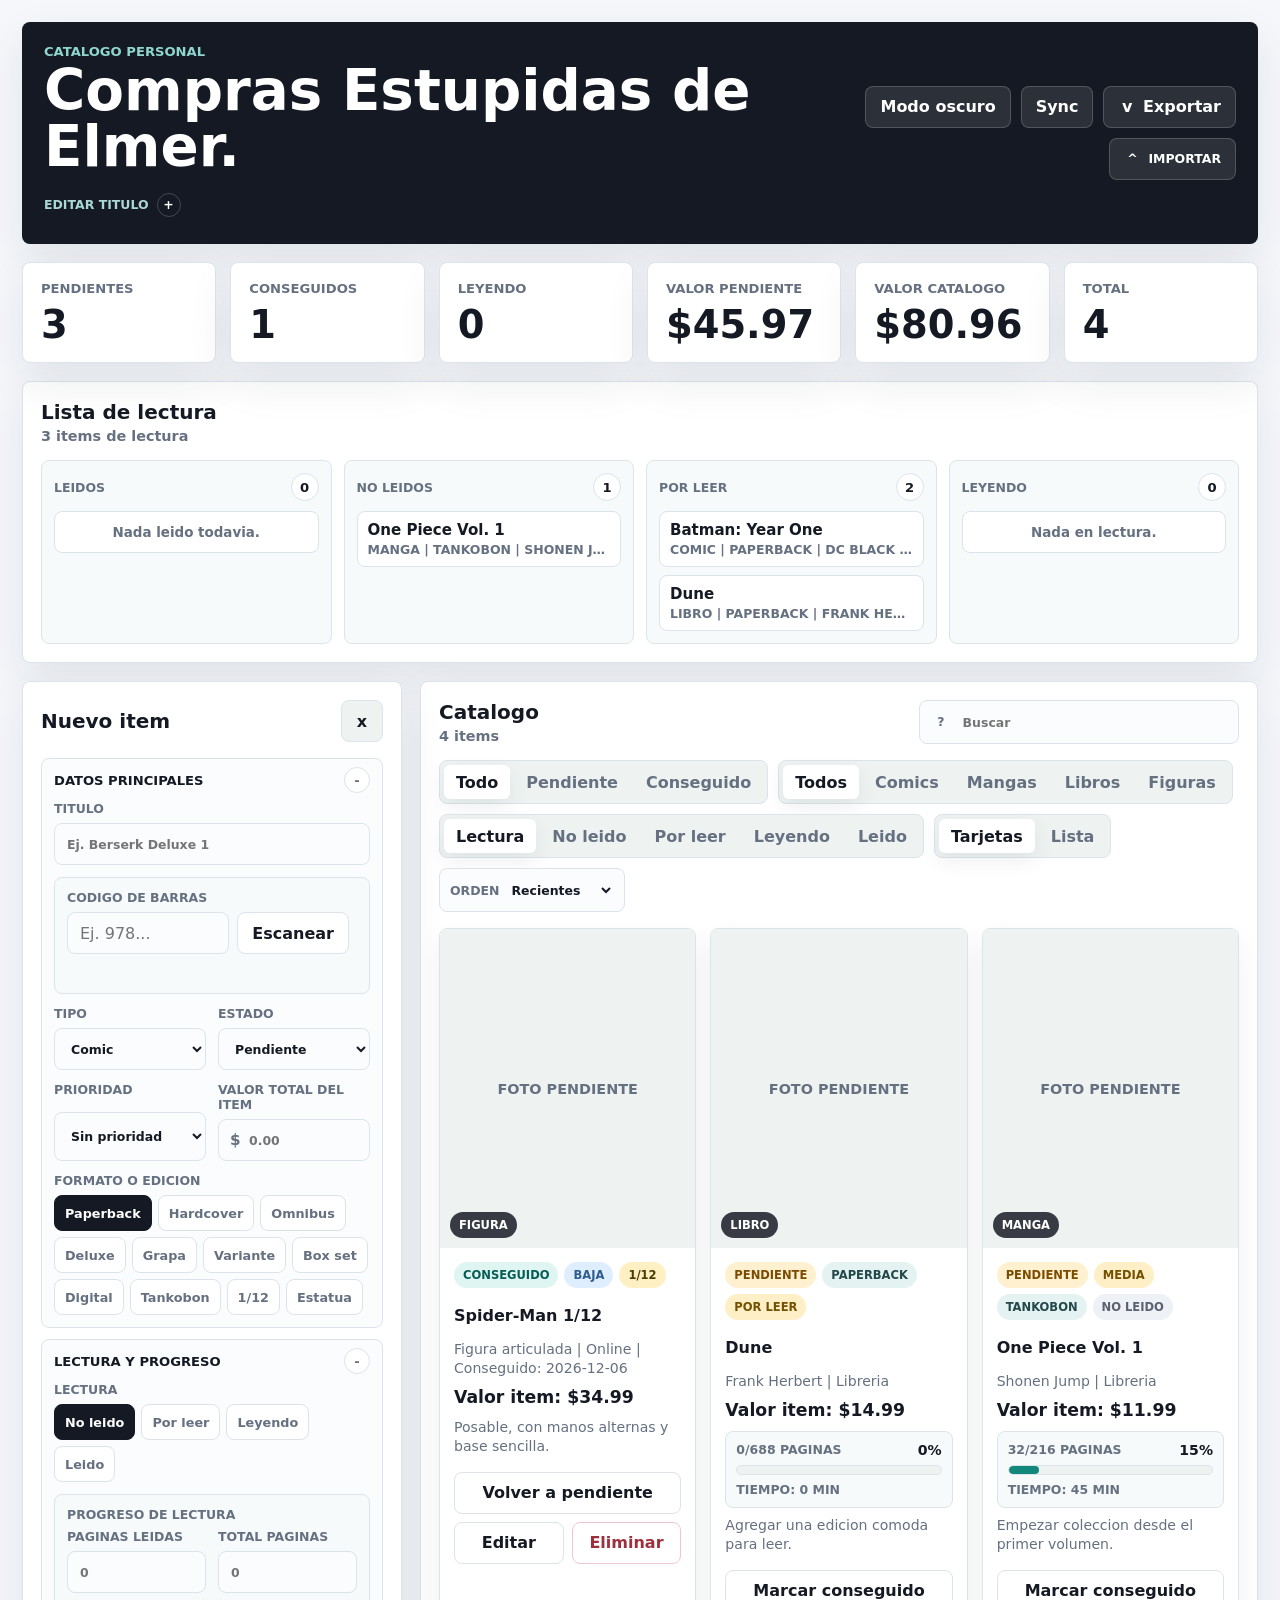
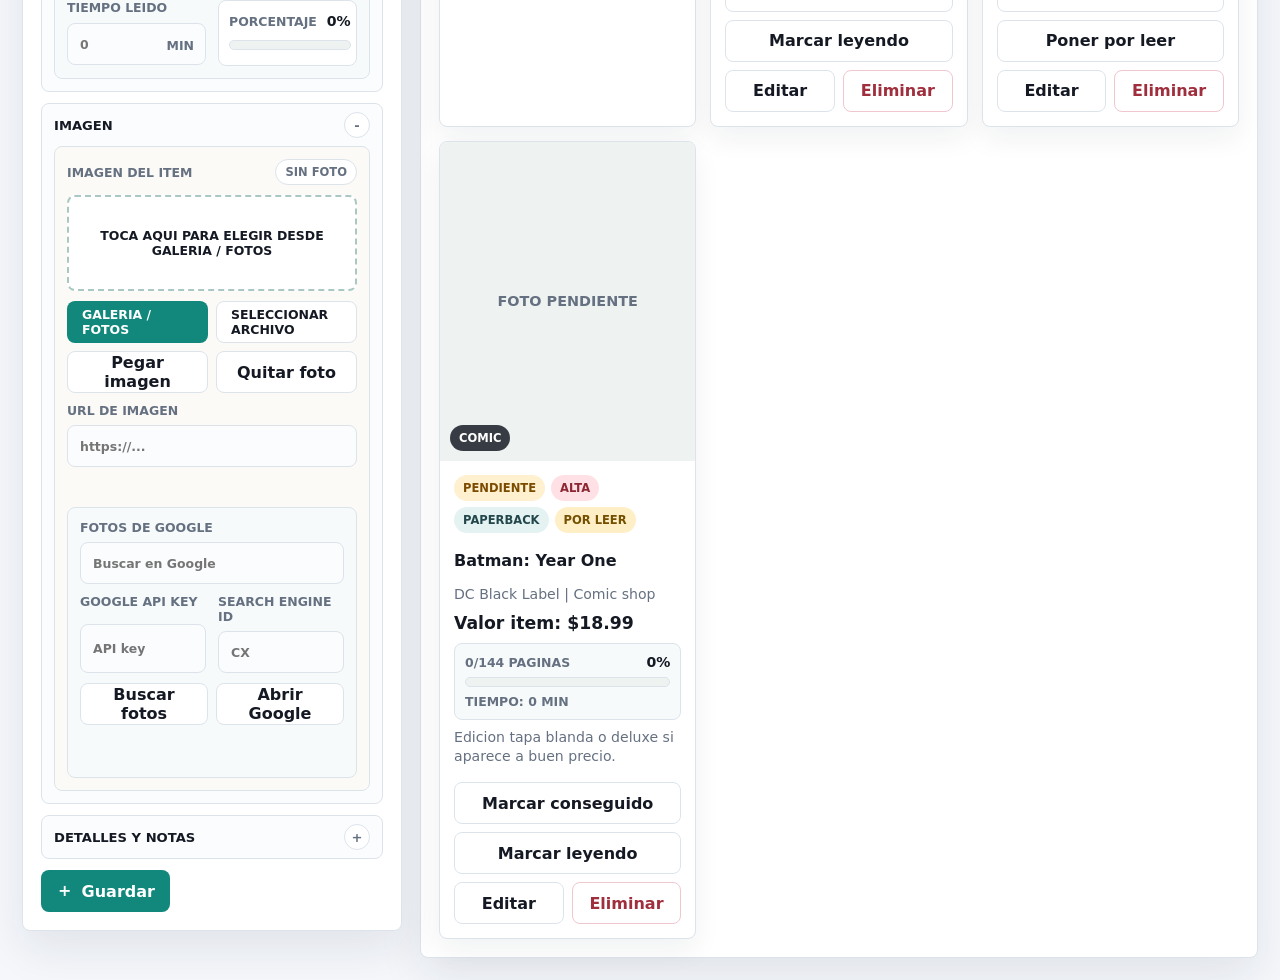
==== commit 6a3c8c35: "Add barcode scanning input" ====
--- a/index.html
+++ b/index.html
@@ -193,6 +193,23 @@
                   <input id="title" name="title" type="text" placeholder="Ej. Berserk Deluxe 1" required />
                 </label>
 
+                <div class="field-group barcode-panel">
+                  <span>Codigo de barras</span>
+                  <div class="barcode-entry">
+                    <input id="barcode" name="barcode" type="text" inputmode="numeric" autocomplete="off" placeholder="Ej. 978..." />
+                    <button class="secondary-btn" id="startBarcodeScanBtn" type="button">
+                      Escanear
+                    </button>
+                    <button class="secondary-btn" id="stopBarcodeScanBtn" type="button" hidden>
+                      Detener
+                    </button>
+                  </div>
+                  <div class="barcode-scanner" id="barcodeScanner" hidden>
+                    <video id="barcodeVideo" playsinline muted></video>
+                  </div>
+                  <p class="barcode-status" id="barcodeStatus" aria-live="polite"></p>
+                </div>
+
                 <div class="form-row">
                   <label>
                     <span>Tipo</span>
@@ -477,6 +494,7 @@
           </div>
           <h3></h3>
           <p class="meta-line"></p>
+          <p class="barcode-line"></p>
           <p class="price-line"></p>
           <div class="reading-progress-card" hidden>
             <div class="reading-progress-head">
--- a/styles.css
+++ b/styles.css
@@ -729,6 +729,45 @@
   transition: width 180ms ease;
 }
 
+.barcode-panel {
+  padding: 12px;
+  background: var(--surface-band);
+  border: 1px solid var(--line);
+  border-radius: 8px;
+}
+
+.barcode-entry {
+  display: grid;
+  grid-template-columns: minmax(0, 1fr) auto auto;
+  gap: 8px;
+}
+
+.barcode-entry .secondary-btn {
+  min-width: 96px;
+}
+
+.barcode-scanner {
+  overflow: hidden;
+  aspect-ratio: 4 / 3;
+  background: #05070a;
+  border: 1px solid var(--line);
+  border-radius: 8px;
+}
+
+.barcode-scanner video {
+  width: 100%;
+  height: 100%;
+  object-fit: cover;
+}
+
+.barcode-status {
+  min-height: 1.25rem;
+  margin: 0;
+  color: var(--muted);
+  font-size: 0.82rem;
+  font-weight: 800;
+}
+
 .image-panel {
   display: grid;
   gap: 10px;
@@ -838,19 +877,48 @@
   min-height: 96px;
   padding: 0;
   background: var(--surface);
+  background-position: center;
+  background-size: cover;
   border: 2px solid transparent;
   border-radius: 8px;
 }
 
+.external-photo-option.has-image::before,
+.local-photo-preview.has-image::before,
+.cover-wrap.has-image::before {
+  content: "";
+  position: absolute;
+  inset: -14px;
+  background-image: inherit;
+  background-position: center;
+  background-size: cover;
+  filter: blur(14px);
+  opacity: 0.64;
+  transform: scale(1.04);
+}
+
+.external-photo-option.has-image::after,
+.local-photo-preview.has-image::after,
+.cover-wrap.has-image::after {
+  content: "";
+  position: absolute;
+  inset: 0;
+  background: rgba(21, 25, 35, 0.12);
+}
+
 .external-photo-option img {
+  position: relative;
+  z-index: 1;
   width: 100%;
   height: 100%;
   aspect-ratio: 1;
-  object-fit: cover;
+  background: transparent;
+  object-fit: contain;
 }
 
 .external-photo-option span {
   position: absolute;
+  z-index: 2;
   inset-inline: 0;
   bottom: 0;
   padding: 5px 6px;
@@ -874,18 +942,24 @@
 }
 
 .local-photo-preview {
+  position: relative;
   overflow: hidden;
   width: 100%;
   aspect-ratio: 4 / 3;
   background: var(--surface);
+  background-position: center;
+  background-size: cover;
   border: 1px solid var(--line);
   border-radius: 8px;
 }
 
 .local-photo-preview img {
+  position: relative;
+  z-index: 1;
   width: 100%;
   height: 100%;
-  object-fit: cover;
+  background: transparent;
+  object-fit: contain;
 }
 
 .local-photo-actions {
@@ -1078,6 +1152,8 @@
   aspect-ratio: 4 / 5;
   overflow: hidden;
   background: var(--surface-soft);
+  background-position: center;
+  background-size: cover;
 }
 
 .cover-wrap.no-image {
@@ -1089,16 +1165,23 @@
 
 .cover-wrap.no-image::before {
   content: "Foto pendiente";
+  position: static;
   color: var(--muted);
   font-size: 0.9rem;
   font-weight: 900;
   text-transform: uppercase;
+  filter: none;
+  opacity: 1;
+  transform: none;
 }
 
 .cover {
+  position: relative;
+  z-index: 1;
   width: 100%;
   height: 100%;
-  object-fit: cover;
+  background: transparent;
+  object-fit: contain;
 }
 
 .type-badge,
@@ -1118,6 +1201,7 @@
 
 .type-badge {
   position: absolute;
+  z-index: 2;
   left: 10px;
   bottom: 10px;
   background: rgba(21, 25, 35, 0.84);
@@ -1206,12 +1290,17 @@
 }
 
 .meta-line,
+.barcode-line,
 .price-line,
 .note-line {
   margin: 0;
   color: var(--muted);
   font-size: 0.88rem;
   line-height: 1.35;
+}
+
+.barcode-line {
+  font-weight: 900;
 }
 
 .price-line {
@@ -1443,6 +1532,14 @@
     grid-template-columns: 1fr;
   }
 
+  .barcode-entry {
+    grid-template-columns: 1fr;
+  }
+
+  .barcode-entry .secondary-btn {
+    width: 100%;
+  }
+
   .local-photo-actions {
     grid-template-columns: 1fr;
   }
